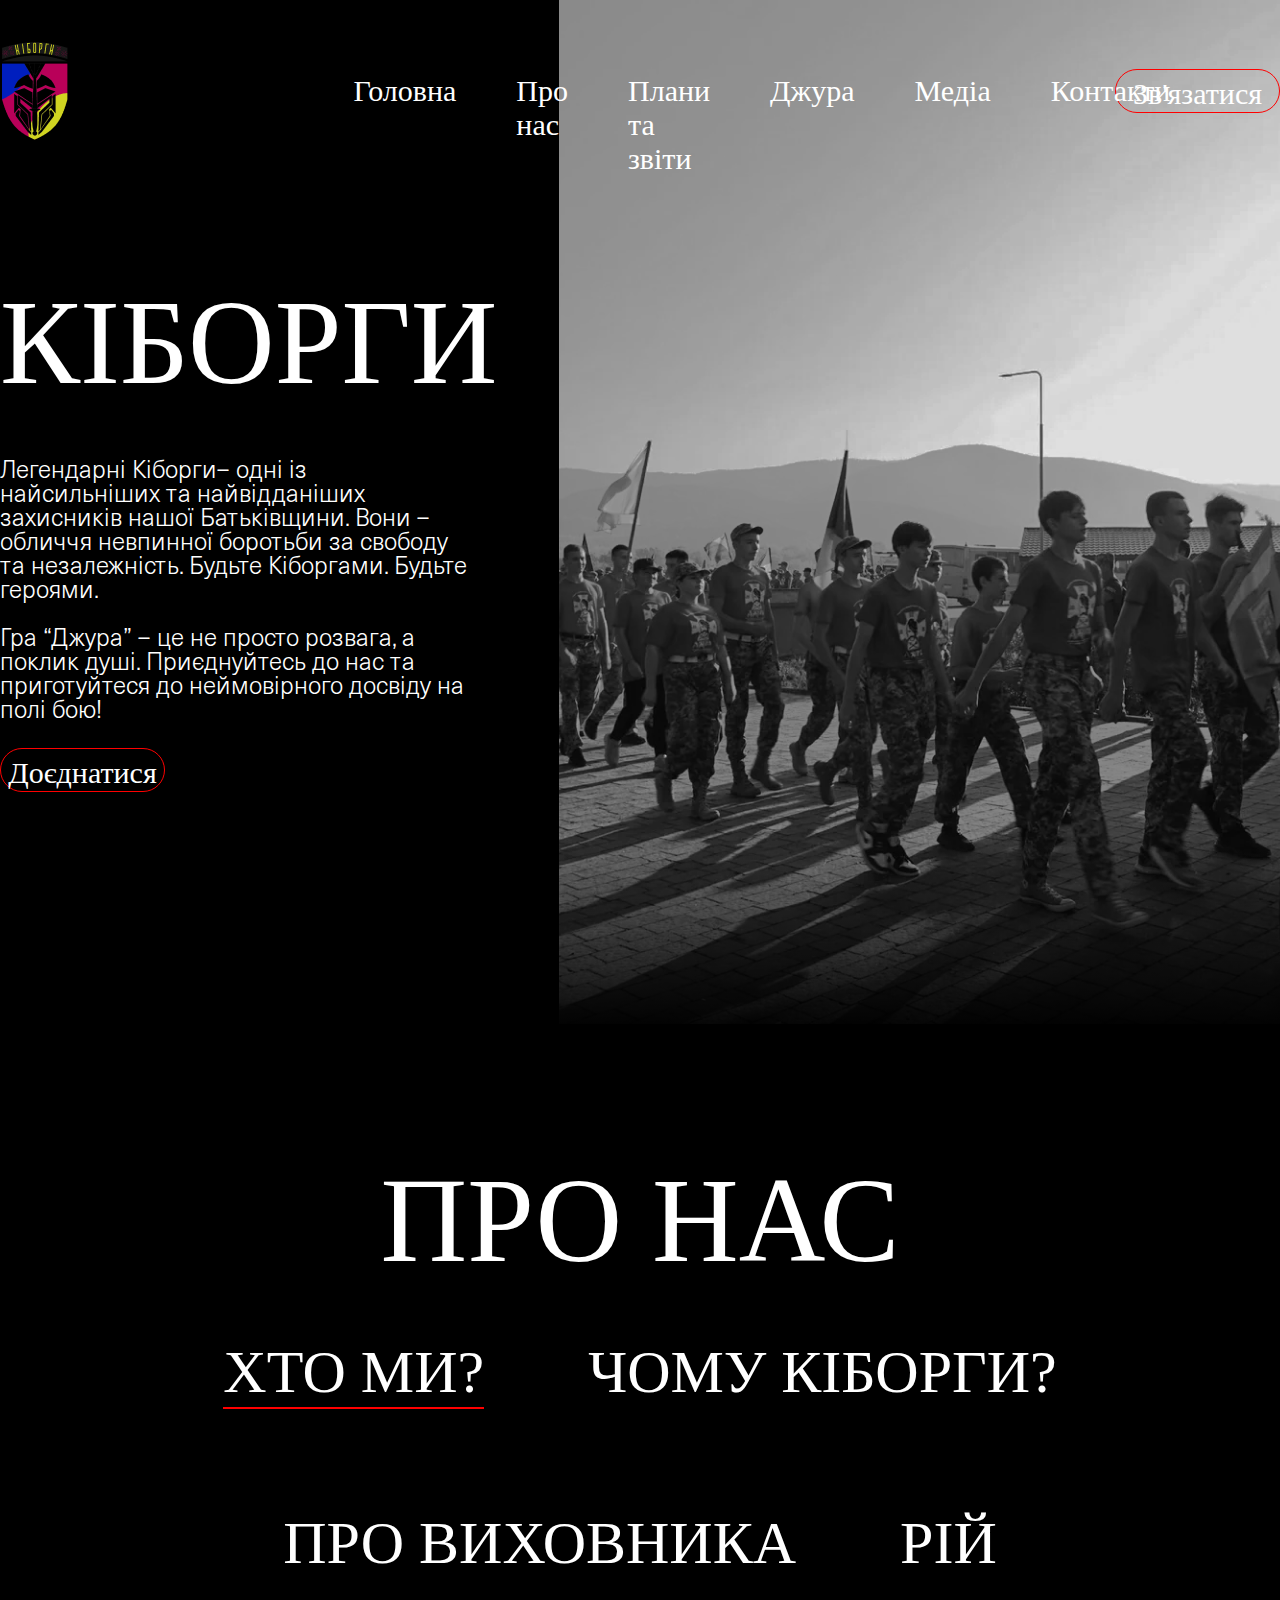
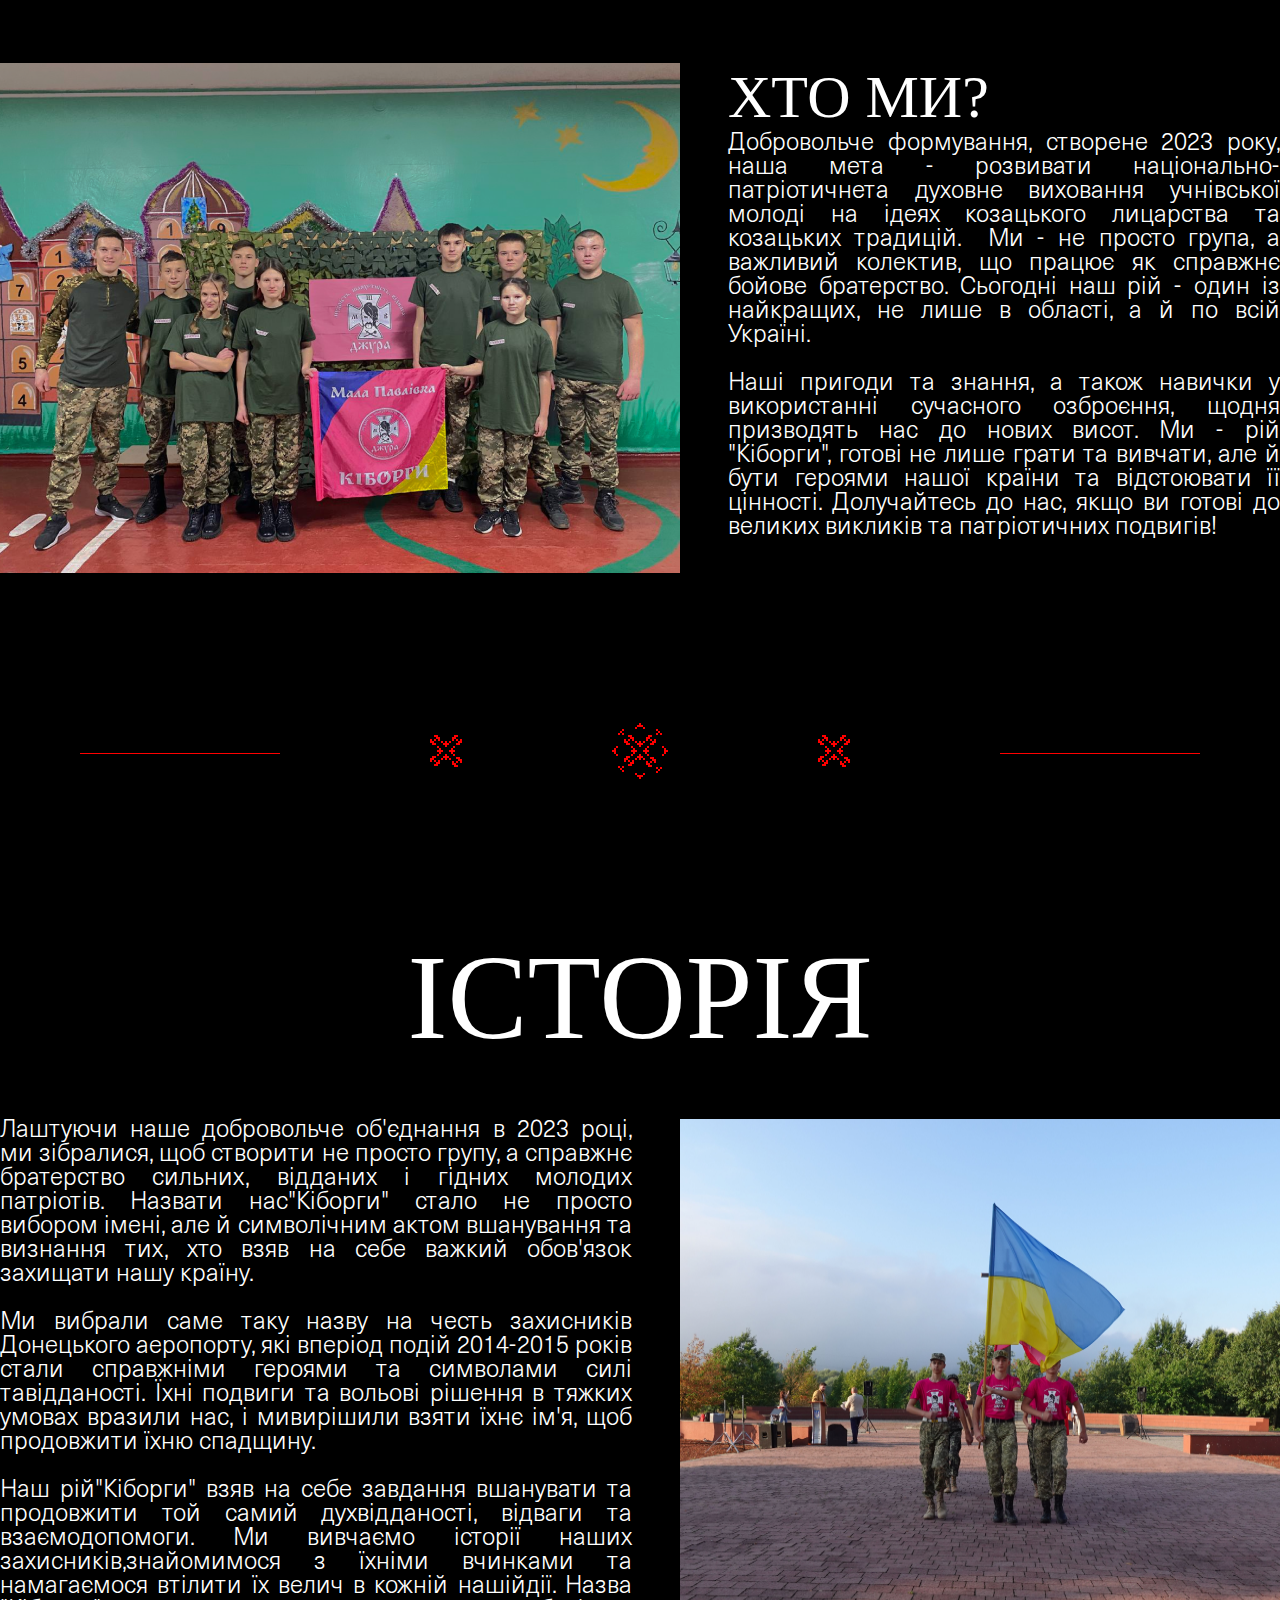
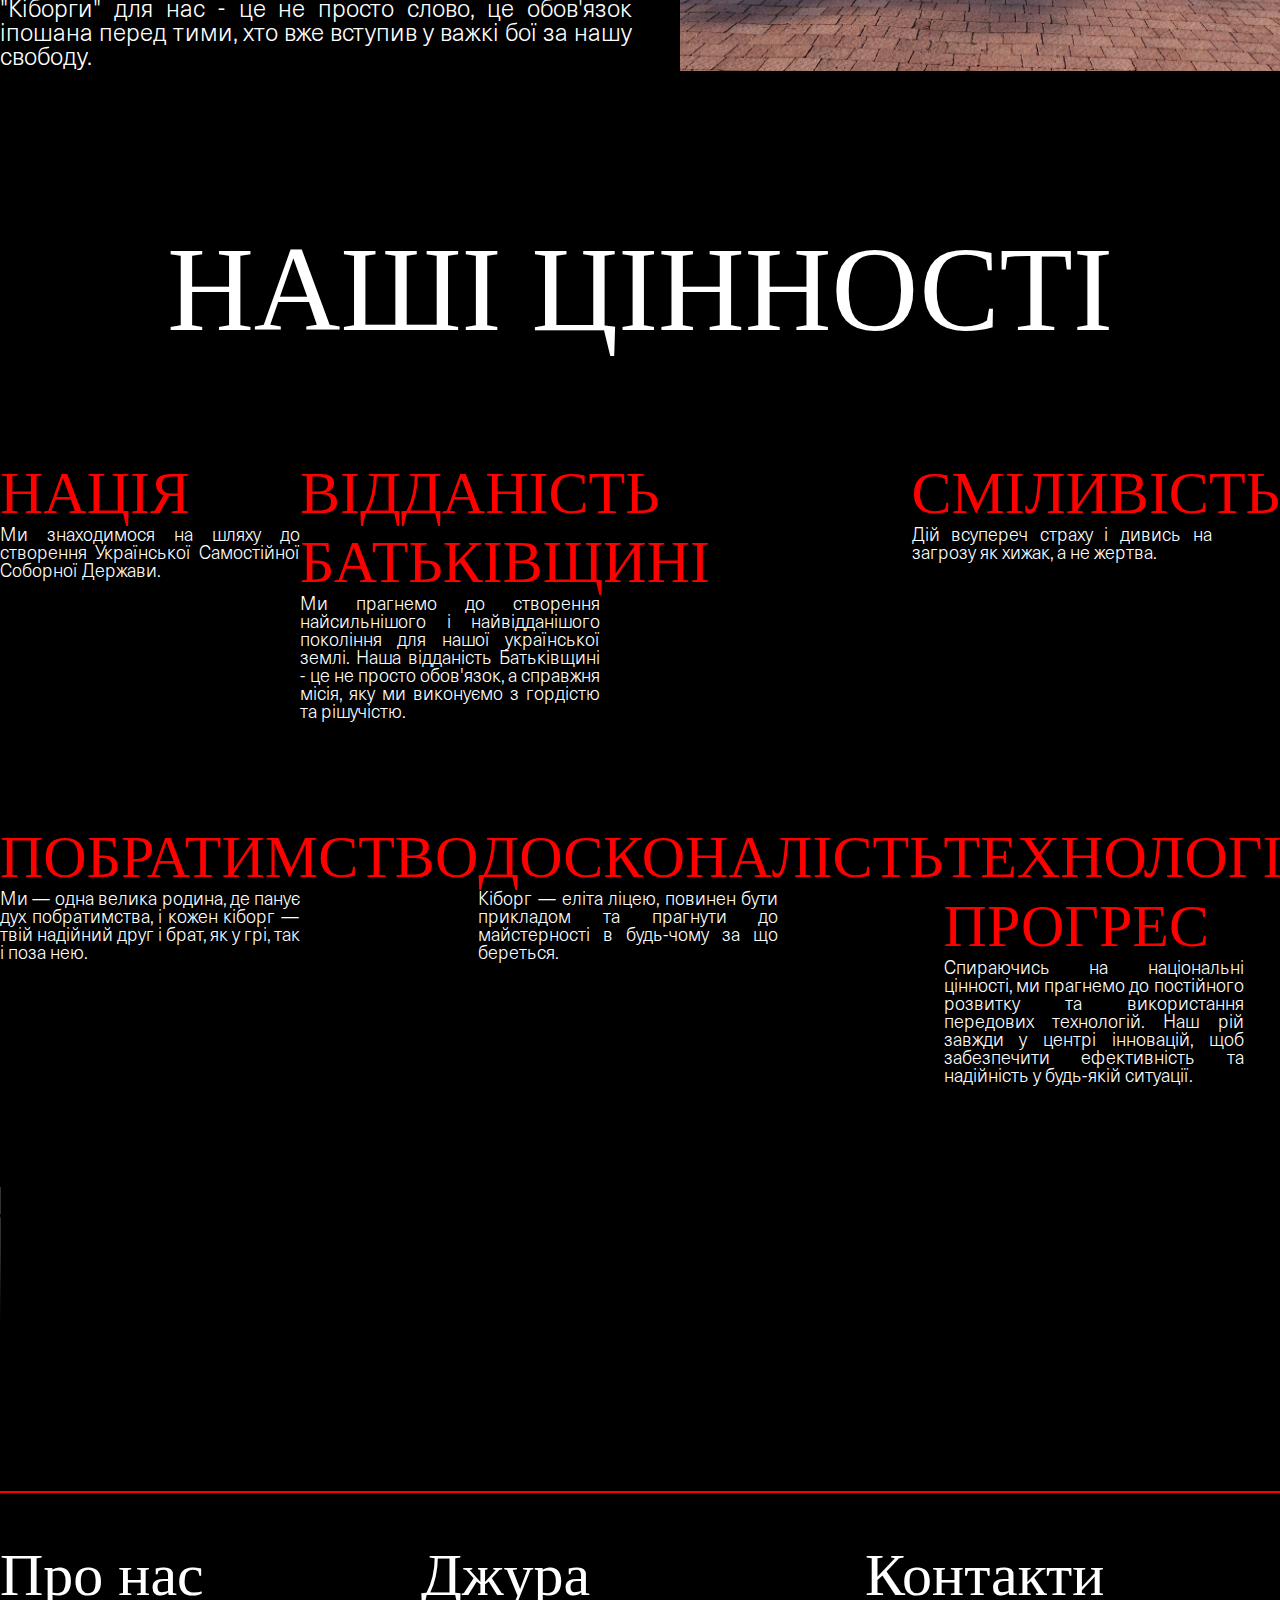
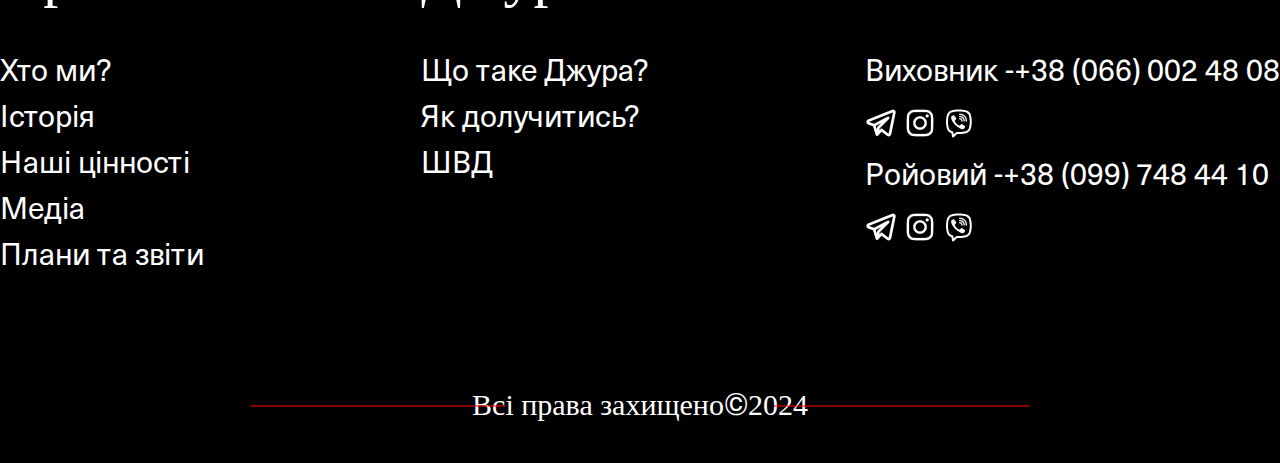
==== index.html @ 0273054e "finish js 0.1.0" ====
<!DOCTYPE html>
<html lang="en">
<head>
  <meta charset="UTF-8">
  <meta name="viewport" content="width=device-width, initial-scale=1.0">
  <link href="fonts/NeueHaasUnica/stylesheet.css" rel="stylesheet" type="text/css" />
  <link rel="stylesheet" href="style.css">
  <title>Кіборги</title>
</head>
<body>
  <header>
    <img src="IMG/Logo.png" alt="Logo">
    <nav class="header-menu">
      <ul>
        <li><a href="index.html">Головна</a></li>
        <li><a href="#">Про нас</a>
          <ul>
            <li><a href="#">Історія</a></li>
            <li><a href="Riy.html">Рій</a></li>
          </ul>
        </li>
        <li><a href="#">Плани та звіти</a></li>
        <li><a href="#">Джура</a>
          <ul>
            <li><a href="Dzura.html">Що таке джура?</a></li>
            <li><a href="HowToJoin.html">Як долучитись?</a></li>
            <li><a href="SHVD.html">ШВД</a></li>
          </ul>
        </li>
        <li><a href="#">Медіа</a>
          <ul>
            <li><a href="">фото</a></li>
            <li><a href="">відео</a></li>
          </ul>
        </li>
        <li><a href="#">Контакти</a></li>
      </ul>
    </nav>
    <button class="btn-head">Зв'язатися</button>
  </header>

  <main>
      <section class="section1">
        <img src="IMG/Main/dsc00543-scaled 1.png" alt="main_Photo" class="section1-img">
          <h1>КІБОРГИ</h1>
          <p>Легендарні Кіборги– одні із найсильніших 
            та найвідданіших захисників нашої 
            Батьківщини. Вони – обличчя невпинної 
            боротьби за свободу та незалежність. 
            Будьте Кіборгами. Будьте героями. 
            <br> <br>
            Гра “Джура” – це не просто розвага, а 
            поклик душі. Приєднуйтесь до нас 
            та приготуйтеся до неймовірного досвіду 
            на полі бою!</p>
          <button class="btn-head" onclick="showCustomAlert()">Доєднатися</button>

              <!-- Контент алерту -->
          <div id="customAlert" class="custom-alert">
            <img src="IMG/Vector.png" alt="close-btn" class="close-btn" onclick="closeCustomAlert()">
            <div class="custom-alert-mini">
              <h1>Доєднатися</h1>
              <input type="text" placeholder="ІМ’Я">
              <input type="email" placeholder="EMAIL">
              <input type="text" placeholder="НОМЕР ТЕЛЕФОНУ">
              <button onclick="sendData()" class="btn-head">ВІДПРАВИТИ</button>
            </div>
          </div>

          <div id="customAlert2" class="custom-alert">
            <img src="IMG/Vector.png" alt="close-btn" class="close-btn" onclick="closeCustomAlert()">
            <div class="custom-alert-mini custom-alert-mini2">
              <h1>ДЯКУЄМО!</h1>
              <p>Наш виховник зв’яжеться з Вами найближчим часом.</p>
              <button onclick="goToHomePage()" class="btn-head">НА ГОЛОВНУ</button>
            </div>
          </div>
      </section>

      <section class="global-section2-index">
        <div class="menu-section2-index">
          <h1 class="h1">ПРО НАС</h1>
          <div class="menu_section2">
            <h2 class="active-menu_section2">ХТО МИ?</h2>
            <h2>ЧОМУ КІБОРГИ?</h2>
            <h2>ПРО ВИХОВНИКА</h2>
            <h2 >РІЙ</h2>
          </div>
        </div>

      <section class="section2-1 section-aboutUs-main active" id="section2-1">

        <div class="menu-mini_section2">
          <img src="IMG/Main/Kiborhy.png" alt="Kiborhy">
          <div class="section2-details">
            <h3>ХТО МИ?</h3>
            <p class="main-p">
              Добровольче формування, створене 2023 року, наша мета - розвивати національно-патріотичнета духовне виховання учнівської молоді на ідеях козацького лицарства та козацьких традицій.  Ми - не просто група, а важливий колектив, що працює як справжнє бойове братерство. Сьогодні наш рій - один із найкращих, не лише в області, а й по всій Україні.
              <br> <br>
              Наші пригоди та знання, а також навички у використанні сучасного озброєння, щодня призводять нас до нових висот. Ми - рій "Кіборги", готові не лише грати та вивчати, але й бути героями нашої країни та відстоювати її цінності. Долучайтесь до нас, якщо ви готові до великих викликів та патріотичних подвигів!
            </p>
          </div>
        </div>
      </section>

      <section class="section2-2 section-aboutUs-main" id="section2-2">

        <div class="menu-mini_section2">
          <img src="IMG/Main/DSC00491 1.png" alt="Kiborhy">
          <div class="section2-details">
            <h3>чому кіборги?</h3>
            <p class="main-p">
              Ми вибрали ім'я "Кіборги" для нашого рою в грі "Джура" на честь неймовірно мужніх та відданих захисників Донецького аеропорту, яких у вересні 2014 року прозвав невідомий проросійський бойовик. Вони такі ж добровольці як і ми. Це ім'я несе в собі надзвичайну силу, відданість та велич цих справжніх героїв. Про них говорили: “Кіборги встояли, не витримав бетон”.
              <br> <br>
              Таким чином, ми взяли за основу цю силу, відданість та велич, щоб продовжити спадщину та визначати свій власний шлях у грі "Джура". Це ім'я є нашим триб'ютом справжнім героям, які несуть в собі дух відданості і важкодосяжної волі.
            </p>
          </div>
        </div>
      </section>

      <section class="section2-3 section-aboutUs-main" id="section2-3">

        <div class="menu-mini_section2">
          <img src="IMG/Main/Виховник.png" alt="Kiborhy">
          <div class="section2-details">
            <h3>ПРО ВИХОВНИКА</h3>
            <p class="main-p">
              Вадим Анатолійович - це непросто вихователь, а справжній лідер нашого ліцею. Завдяки його нескінченній енергії та відданості, наш навчальний заклад став не лише місцем здобуття знань, але й осередком патріотичного духу та спільноти.
              <br> <br>
              Бере активну участь у шкільних заходах, будучи справжнім організатором та підтримкою для кожного учня. Неодноразовий учасник гри Джура, останні роки обіймав посаду ройового. Він не просто передає знання, але і виховувує в нас любов до Батьківщини та віру у свої сили.
              <br> <br>
              Життєве кредо Вадима Анатолійовича відображає його підхід до життя та роботи: "Вчи, виховуй,рухайся вперед, і нехай твоя віра в себе завжди буде могутньою, як вогонь, що палає в серці."
            </p>
          </div>
        </div>
      </section>

      <section class="section2-4 section-aboutUs-main" id="section2-4">

        <div class="menu-mini_section2">

        </div>
      </section>
    </section>    


      <img src="IMG/Ornament.png" alt="Ornament" class="main-page-ornament-img">

      <section class="section3">
        <h1 class="h1">ІСТОРІЯ</h1>
          <div class="section3-details">
            <p class="main-p">Лаштуючи наше добровольче об'єднання в 2023 році, ми зібралися, щоб створити не просто групу, а справжнє братерство сильних, відданих і гідних молодих патріотів. Назвати нас"Кіборги" стало не просто вибором імені, але й символічним актом вшанування та визнання тих, хто взяв на себе важкий обов'язок захищати нашу країну.
              <br> <br>Ми вибрали саме таку назву на честь захисників Донецького аеропорту, які вперіод подій 2014-2015 років стали справжніми героями та символами силі тавідданості. Їхні подвиги та вольові рішення в тяжких умовах вразили нас, і мивирішили взяти їхнє ім'я, щоб продовжити їхню спадщину.
              <br> <br>Наш рій"Кіборги" взяв на себе завдання вшанувати та продовжити той самий духвідданості, відваги та взаємодопомоги. Ми вивчаємо історії наших захисників,знайомимося з їхніми вчинками та намагаємося втілити їх велич в кожній нашійдії. Назва "Кіборги" для нас - це не просто слово, це обов'язок іпошана перед тими, хто вже вступив у важкі бої за нашу свободу.
            </p>
            <img src="IMG/Main/history about us.png" alt="history">
          </div>
      </section>

      <section class="section4">
        <h1 class="h1">НАШІ ЦІННОСТІ</h1>
          <div class="section4-details">
            <div class="our-values">
              <h2>НАЦІЯ</h2>
              <p>Ми знаходимося на шляху до створення Української Самостійної Соборної Держави.</p>
            </div>

            <div class="our-values">
              <h2>ВІДДАНІСТЬ БАТЬКІВЩИНІ</h2>
              <p>Ми прагнемо до створення найсильнішого і найвідданішого покоління для нашої української землі. Наша відданість Батьківщині - це не просто обов'язок, а справжня місія, яку ми виконуємо з гордістю та рішучістю.</p>
            </div>

            <div class="our-values">
              <h2>СМІЛИВІСТЬ</h2>
              <p>Дій всупереч страху і дивись на загрозу як хижак, а не жертва.</p>
            </div>
          </div>

          <div class="section4-details">
            <div class="our-values">
              <h2>ПОБРАТИМСТВО</h2>
              <p>Ми — одна велика родина, де панує дух побратимства, і кожен кіборг — твій надійний друг і брат, як у грі, так і поза нею.</p>
            </div>

            <div class="our-values">
              <h2>ДОСКОНАЛІСТЬ</h2>
              <p>Кіборг — еліта ліцею, повинен бути прикладом та прагнути до майстерності в будь-чому за що береться.</p>
            </div>

            <div class="our-values">
              <h2>ТЕХНОЛОГІЧНИЙ ПРОГРЕС</h2>
              <p>Спираючись на національні цінності, ми прагнемо до постійного розвитку та використання передових технологій. Наш рій завжди у центрі інновацій, щоб забезпечити ефективність та надійність у будь-якій ситуації.</p>
            </div>
          </div>
      </section>

      <section class="section5">
        <video id="myVideo" width="100%" height="auto" autoplay controls>
          <source src="Video/КІБОРГИ _ Офіційний тизер _ 2017.mp4" type="video/mp4">
          Your browser does not support the video tag.
      </video>
      </section>
  </main>

  <footer>
    <nav>
      <div class="footer-block1">
        <h2><a href="#">Про нас</a></h2>
          <div class="footer-block2">
            <ul>
              <li><a href="">Хто ми?</a></li>
              <li><a href="">Історія</a></li>
              <li><a href="">Наші цінності</a></li>
              <li><a href="">Медіа</a></li>
              <li><a href="">Плани та звіти</a></li>
            </ul>
          </div>
      </div>
     
      <div class="footer-block1">
        <h2><a href="#">Джура</a></h2>
          <div class="footer-block2">
            <ul>
              <li><a href="Dzura.html">Що таке Джура?</a></li>
              <li><a href="HowToJoin.html">Як долучитись?</a></li>
              <li><a href="SHVD.html">ШВД</a></li>
            </ul>
          </div>
      </div>

      <div class="footer-block1">
        <h2><a href="#">Контакти</a></h2>
          <div class="footer-block2">
            <ul>
              <li>
                <div class="footer-info">
                  <p>Виховник - </p>
                  <a href="tel:+380660024808"> +38 (066) 002 48 08</a>
                </div>
                <div class="footer-info-social">
                  <a href="https://t.me/VadikKulinich" target="_blank">
                    <img src="IMG/footer/uil_telegram-alt.png" alt="Telegram">
                  </a>
                  <a href="https://www.instagram.com/_v_a_d_i_k/" target="_blank">
                    <img src="IMG/footer/uil_instagram.png" alt="Instagram">
                  </a>
                  <a href="tel:+380660024808" target="_blank">
                    <img src="IMG/footer/basil_viber-outline.png" alt="Viber">
                  </a>
                </div>
              </li>
              <li>
                <div class="footer-info">
                  <p>Ройовий - </p>
                  <a href="tel:+380997484410"> +38 (099) 748 44 10</a>
                </div>
                <div class="footer-info-social">
                  <a href="https://t.me/max_lucay" target="_blank">
                    <img src="IMG/footer/uil_telegram-alt.png" alt="Telegram">
                  </a>
                  <a href="https://www.instagram.com/_.max_16?utm_source=qr&igsh=MTdpYjFyODZneDVzeQ%3D%3D" target="_blank">
                    <img src="IMG/footer/uil_instagram.png" alt="Instagram">
                  </a>
                  <a href="tel:+380997484410" target="_blank">
                    <img src="IMG/footer/basil_viber-outline.png" alt="Viber">
                  </a>
                </div>
              </li>
            </ul>
          </div>
      </div>
    </nav>

    <p class="all-rights">Всі права захищено <span>©</span>2024 </p>
  </footer>
  <script src="script.js"></script>
</body>
</html>
---- fonts/NeueHaasUnica/stylesheet.css ----
@font-face {
    font-family: 'Neue Haas Unica';
    src: url('NeueHaasUnica-Black.eot');
    src: local('Neue Haas Unica Black'), local('NeueHaasUnica-Black'),
        url('NeueHaasUnica-Black.eot?#iefix') format('embedded-opentype'),
        url('NeueHaasUnica-Black.woff2') format('woff2'),
        url('NeueHaasUnica-Black.woff') format('woff'),
        url('NeueHaasUnica-Black.ttf') format('truetype');
    font-weight: 900;
    font-style: normal;
}

@font-face {
    font-family: 'Neue Haas Unica';
    src: url('NeueHaasUnica-Medium.eot');
    src: local('Neue Haas Unica Medium'), local('NeueHaasUnica-Medium'),
        url('NeueHaasUnica-Medium.eot?#iefix') format('embedded-opentype'),
        url('NeueHaasUnica-Medium.woff2') format('woff2'),
        url('NeueHaasUnica-Medium.woff') format('woff'),
        url('NeueHaasUnica-Medium.ttf') format('truetype');
    font-weight: 500;
    font-style: normal;
}

@font-face {
    font-family: 'Neue Haas Unica';
    src: url('NeueHaasUnica-BoldItalic.eot');
    src: local('Neue Haas Unica Bold Italic'), local('NeueHaasUnica-BoldItalic'),
        url('NeueHaasUnica-BoldItalic.eot?#iefix') format('embedded-opentype'),
        url('NeueHaasUnica-BoldItalic.woff2') format('woff2'),
        url('NeueHaasUnica-BoldItalic.woff') format('woff'),
        url('NeueHaasUnica-BoldItalic.ttf') format('truetype');
    font-weight: bold;
    font-style: italic;
}

@font-face {
    font-family: 'Neue Haas Unica';
    src: url('NeueHaasUnica-ExtBlkIta.eot');
    src: local('Neue Haas Unica ExtBlk Ita'), local('NeueHaasUnica-ExtBlkIta'),
        url('NeueHaasUnica-ExtBlkIta.eot?#iefix') format('embedded-opentype'),
        url('NeueHaasUnica-ExtBlkIta.woff2') format('woff2'),
        url('NeueHaasUnica-ExtBlkIta.woff') format('woff'),
        url('NeueHaasUnica-ExtBlkIta.ttf') format('truetype');
    font-weight: normal;
    font-style: italic;
}

@font-face {
    font-family: 'Neue Haas Unica';
    src: url('NeueHaasUnica-ExtraBold.eot');
    src: local('Neue Haas Unica Extra Bold'), local('NeueHaasUnica-ExtraBold'),
        url('NeueHaasUnica-ExtraBold.eot?#iefix') format('embedded-opentype'),
        url('NeueHaasUnica-ExtraBold.woff2') format('woff2'),
        url('NeueHaasUnica-ExtraBold.woff') format('woff'),
        url('NeueHaasUnica-ExtraBold.ttf') format('truetype');
    font-weight: 800;
    font-style: normal;
}

@font-face {
    font-family: 'Neue Haas Unica';
    src: url('NeueHaasUnica-MediumItalic.eot');
    src: local('Neue Haas Unica Medium Italic'), local('NeueHaasUnica-MediumItalic'),
        url('NeueHaasUnica-MediumItalic.eot?#iefix') format('embedded-opentype'),
        url('NeueHaasUnica-MediumItalic.woff2') format('woff2'),
        url('NeueHaasUnica-MediumItalic.woff') format('woff'),
        url('NeueHaasUnica-MediumItalic.ttf') format('truetype');
    font-weight: 500;
    font-style: italic;
}

@font-face {
    font-family: 'Neue Haas Unica';
    src: url('NeueHaasUnica-ExtraBoldItalic.eot');
    src: local('Neue Haas Unica ExtBd Ita'), local('NeueHaasUnica-ExtraBoldItalic'),
        url('NeueHaasUnica-ExtraBoldItalic.eot?#iefix') format('embedded-opentype'),
        url('NeueHaasUnica-ExtraBoldItalic.woff2') format('woff2'),
        url('NeueHaasUnica-ExtraBoldItalic.woff') format('woff'),
        url('NeueHaasUnica-ExtraBoldItalic.ttf') format('truetype');
    font-weight: 800;
    font-style: italic;
}

@font-face {
    font-family: 'Neue Haas Unica';
    src: url('NeueHaasUnica-Italic.eot');
    src: local('Neue Haas Unica Italic'), local('NeueHaasUnica-Italic'),
        url('NeueHaasUnica-Italic.eot?#iefix') format('embedded-opentype'),
        url('NeueHaasUnica-Italic.woff2') format('woff2'),
        url('NeueHaasUnica-Italic.woff') format('woff'),
        url('NeueHaasUnica-Italic.ttf') format('truetype');
    font-weight: normal;
    font-style: italic;
}

@font-face {
    font-family: 'Neue Haas Unica';
    src: url('NeueHaasUnica-Light.eot');
    src: local('Neue Haas Unica Light'), local('NeueHaasUnica-Light'),
        url('NeueHaasUnica-Light.eot?#iefix') format('embedded-opentype'),
        url('NeueHaasUnica-Light.woff2') format('woff2'),
        url('NeueHaasUnica-Light.woff') format('woff'),
        url('NeueHaasUnica-Light.ttf') format('truetype');
    font-weight: 300;
    font-style: normal;
}

@font-face {
    font-family: 'Neue Haas Unica';
    src: url('NeueHaasUnica-ExtLtIta.eot');
    src: local('Neue Haas Unica ExtLt Ita'), local('NeueHaasUnica-ExtLtIta'),
        url('NeueHaasUnica-ExtLtIta.eot?#iefix') format('embedded-opentype'),
        url('NeueHaasUnica-ExtLtIta.woff2') format('woff2'),
        url('NeueHaasUnica-ExtLtIta.woff') format('woff'),
        url('NeueHaasUnica-ExtLtIta.ttf') format('truetype');
    font-weight: normal;
    font-style: italic;
}

@font-face {
    font-family: 'Neue Haas Unica';
    src: url('NeueHaasUnica-Bold.eot');
    src: local('Neue Haas Unica Bold'), local('NeueHaasUnica-Bold'),
        url('NeueHaasUnica-Bold.eot?#iefix') format('embedded-opentype'),
        url('NeueHaasUnica-Bold.woff2') format('woff2'),
        url('NeueHaasUnica-Bold.woff') format('woff'),
        url('NeueHaasUnica-Bold.ttf') format('truetype');
    font-weight: bold;
    font-style: normal;
}

@font-face {
    font-family: 'Neue Haas Unica';
    src: url('NeueHaasUnica-ThinItalic.eot');
    src: local('Neue Haas Unica Thin Italic'), local('NeueHaasUnica-ThinItalic'),
        url('NeueHaasUnica-ThinItalic.eot?#iefix') format('embedded-opentype'),
        url('NeueHaasUnica-ThinItalic.woff2') format('woff2'),
        url('NeueHaasUnica-ThinItalic.woff') format('woff'),
        url('NeueHaasUnica-ThinItalic.ttf') format('truetype');
    font-weight: 100;
    font-style: italic;
}

@font-face {
    font-family: 'Neue Haas Unica';
    src: url('NeueHaasUnica-LightItalic.eot');
    src: local('Neue Haas Unica Light Italic'), local('NeueHaasUnica-LightItalic'),
        url('NeueHaasUnica-LightItalic.eot?#iefix') format('embedded-opentype'),
        url('NeueHaasUnica-LightItalic.woff2') format('woff2'),
        url('NeueHaasUnica-LightItalic.woff') format('woff'),
        url('NeueHaasUnica-LightItalic.ttf') format('truetype');
    font-weight: 300;
    font-style: italic;
}

@font-face {
    font-family: 'Neue Haas Unica';
    src: url('NeueHaasUnica-ExtraLight.eot');
    src: local('Neue Haas Unica Extra Light'), local('NeueHaasUnica-ExtraLight'),
        url('NeueHaasUnica-ExtraLight.eot?#iefix') format('embedded-opentype'),
        url('NeueHaasUnica-ExtraLight.woff2') format('woff2'),
        url('NeueHaasUnica-ExtraLight.woff') format('woff'),
        url('NeueHaasUnica-ExtraLight.ttf') format('truetype');
    font-weight: 200;
    font-style: normal;
}

@font-face {
    font-family: 'Neue Haas Unica';
    src: url('NeueHaasUnica-Regular.eot');
    src: local('Neue Haas Unica Regular'), local('NeueHaasUnica-Regular'),
        url('NeueHaasUnica-Regular.eot?#iefix') format('embedded-opentype'),
        url('NeueHaasUnica-Regular.woff2') format('woff2'),
        url('NeueHaasUnica-Regular.woff') format('woff'),
        url('NeueHaasUnica-Regular.ttf') format('truetype');
    font-weight: normal;
    font-style: normal;
}

@font-face {
    font-family: 'Neue Haas Unica';
    src: url('NeueHaasUnica-ExtraBlack.eot');
    src: local('Neue Haas Unica Extra Black'), local('NeueHaasUnica-ExtraBlack'),
        url('NeueHaasUnica-ExtraBlack.eot?#iefix') format('embedded-opentype'),
        url('NeueHaasUnica-ExtraBlack.woff2') format('woff2'),
        url('NeueHaasUnica-ExtraBlack.woff') format('woff'),
        url('NeueHaasUnica-ExtraBlack.ttf') format('truetype');
    font-weight: 900;
    font-style: normal;
}

@font-face {
    font-family: 'Neue Haas Unica';
    src: url('NeueHaasUnica-BoldItalic_1.eot');
    src: local('Neue Haas Unica Bold Italic'), local('NeueHaasUnica-BoldItalic'),
        url('NeueHaasUnica-BoldItalic_1.eot?#iefix') format('embedded-opentype'),
        url('NeueHaasUnica-BoldItalic_1.woff2') format('woff2'),
        url('NeueHaasUnica-BoldItalic_1.woff') format('woff'),
        url('NeueHaasUnica-BoldItalic_1.ttf') format('truetype');
    font-weight: bold;
    font-style: italic;
}

@font-face {
    font-family: 'Neue Haas Unica';
    src: url('NeueHaasUnica-Thin.eot');
    src: local('Neue Haas Unica Thin'), local('NeueHaasUnica-Thin'),
        url('NeueHaasUnica-Thin.eot?#iefix') format('embedded-opentype'),
        url('NeueHaasUnica-Thin.woff2') format('woff2'),
        url('NeueHaasUnica-Thin.woff') format('woff'),
        url('NeueHaasUnica-Thin.ttf') format('truetype');
    font-weight: 100;
    font-style: normal;
}
---- style.css ----
@font-face {
  font-family: 'Cramaten'; /* по этому имени мы будем обращаться к шрифтц*/
  src: url('fonts/Cramaten'); /* URL по которому лежит шрифт */
  font-display: swap;
}

* {
  margin: 0;
  padding: 0;

}

body {
  background-color: #000000;
  font-family: 'Cramaten';
}

header {
  display: flex;
  width: 1280px;
  justify-content: space-between;
  align-items: center;
  margin: 0 auto;
  margin-top: 40px;
}

main {
  width: 1280px;
  margin: 0 auto;
}

footer {
  width: 1280px;
  margin: 0 auto;
  margin-top: 150px;
  border-top: 2px solid red;
}

.footer-info {
  display: flex;
}

footer nav {
  margin-top: 48px;
}

.footer-block1 h2 {
  margin-bottom: 48px;
}

.footer-info p {
  color: #FFFFFF;
  font-size: 30px;
  font-weight: 400;
  font-family: 'Neue Haas Unica';
}

.footer-block2 a:hover {
  transition: 1.0s;
  border-bottom: 1px solid red;
  padding-bottom: 0px;
}

.section-aboutUs-main {
  display: none;
  margin-bottom: 20px;
}

/* Відобразити активну секцію */
.section-aboutUs-main.active {
  display: block;
}

.menu-section2-index {
  margin-bottom: -365px;
  margin-top: 360px;
}


.all-rights {
  color: #FFFFFF;
}

footer nav {
  display: flex;
  justify-content: space-between;
}

footer ul li a {
  color: #FFFFFF;
  font-size: 30px;
  font-weight: 400;
  font-family: 'Neue Haas Unica';
  text-decoration: none;
  padding-bottom: 18px;
}

footer ul li {
  padding-bottom: 15px;
}

footer h2 a {
  color: #FFFFFF;
  text-decoration: none;
  font-size: 60px;
  font-weight: 400;
}

.all-rights {
  color: #FFFFFF;
  font-size: 30px;
  font-weight: 400;
  display: flex;
  justify-content: center;
  align-items: baseline;
  margin: 100px auto 40px auto;
  position: relative;
  text-align: center;
}

.all-rights::before,
.all-rights::after {
  content: "";
  display: inline-block;
  width: 20%; /* Розділіть на дві рівні частини (ліва та права половини) */
  height: 1px; /* Товщина полоски */
  background-color: red; /* Колір полоски */
  position: absolute;
  top: 51%;
  transform: translateY(-50%);
}

.all-rights::before {
  left: 250px; /* Ліва полоска */
}

.all-rights::after {
  right: 250px; /* Права полоска */
}

.all-rights span {
  font-family: 'Neue Haas Unica';
}

.header-menu {
  width: 816px;
}

.header-menu>ul>li {
  color: #FFFFFF;
  list-style: none;
  font-size: 30px;
  font-weight: 400;
  margin-left: 60px;
  cursor: pointer;
  position: relative;
  z-index: 1;
}

.header-menu>ul {
  display: flex;
  padding-left: 109px;
  margin-top: 5px;
}

.header-menu a {
  text-decoration: none;
  color: #FFFFFF;
}

.header-menu ul li ul {
  list-style-type: none;
  display: none;
  position: absolute;
  top: 100%;
  left: 0;
  z-index: 2;
}

.header-menu ul li ul li {
  width: 100%;
  color: #9F9F9F;
  width: 150px;
}

.header-menu ul li:hover > ul {
  display: flex;
  flex-direction: column;
 
}

.header-menu ul li:hover > ul li a {
  color: #9F9F9F;
}

.header-menu ul li {
  position: relative;
  height: 40px;
}

.header-menu ul li ul {
  list-style-type: none;
  display: flex;
  flex-direction: column;
  position: absolute;
  top: 100%;
  left: 0;
  opacity: 0;
  visibility: hidden;
  transition: opacity .4s ease, visibility .5s ease;
}

.header-menu ul li:hover > ul,
.header-menu ul li ul:hover {
  opacity: 1;
  visibility: visible;
}

.btn-head {
  width: 165px;
  height: 44px;
  border-radius: 30px;
  border: 1px solid #FF0000;
  background: rgba(255, 0, 0, 0);
  cursor: pointer;
  color: #FFFFFF;
  font-size: 30px;
  font-family: 'Cramaten';
  display: flex;
  flex-wrap: wrap;
  align-content: flex-end;
  justify-content: center;
  padding-bottom: 1px;
  transition: background-color 2s, color 2s; /* Змінено тут */
}

.btn-head:hover {
  background-color: #FF0000; /* Змінено тут */
  color: #000000; /* Змінено тут */
}

h1 {
  font-size: 120px;
  color: #ffffff;
  font-weight: 400;
}

article {
  width: 1280px;
  margin: 0 auto;
}

.section1 {
  position: relative;
}

.section1 h1 {
  font-size: 120px;
  font-weight: 400;
}

.section1 p {
  color: #FFFFFF;
  width: 469px;
  height: 240px;
  font-size: 24px;
  font-weight: 300;
  font-family: 'Neue Haas Unica';
  line-height: 24px;
}

.section1-img {
  width: 840px;
  height: 1024px;
  position: absolute;
  bottom: 143px;
  top: -142px;
  right: -119px;
  z-index: -1;
}

.section1::before {
  content: "";
  position: absolute;
  bottom: -245px;
  left: 557px;
  width: 66%;
  height: 30%;
  background: linear-gradient(to bottom, rgba(0, 0, 0, 0), rgba(0, 0, 0, 1.9));
}

.section1 h1 {
  padding-top: 132px;
}

.section1 p {
  margin: 48px 0;
}

.section2 {
  margin-top: 424px;
  text-align: center;
}

.section-aboutUs-main {
  margin-top: 350px;
}




.h1 {
  margin: 0 auto 48px auto;
  font-size: 120px;
  font-weight: 400;
}

.section2-2 {
  display: none;
}

.h1{
  display: flex;
  justify-content: center;
}

.section2-3 {
  display: none;
}

.section2-4 {
  display: none;
}

.main-p {
  color: #FFFFFF;
  font-family: 'Neue Haas Unica';
  font-weight: 300;
  font-size: 24px;
  line-height: 24px;
  text-align: center;
  width: 100%;
  text-align: justify;
}

.section2 img{
  width: 100%;
}

.menu_section2 {
  color: #FFFFFF;
  text-align: center;
}

.menu_section2 h2 {
  font-weight: 400;
  font-size: 60px;
  display: inline-block; 
  margin: 0 50px;
  margin-bottom: 100px;
  cursor: pointer;
}

.menu-mini_section2 {
  display: flex;
}

.menu-mini_section2 h3 {
  color: #ffffff;
  font-weight: 400;
  font-size: 60px;
  text-align: start;
}

.section2-details {
  margin-left: 48px;
}

.active-menu_section2 {
  border-bottom: 2px solid red;
  transition: 1s;
}

.main-page-ornament-img {
  margin: 150px auto;
  display: flex;
  justify-content: center;
  align-items: center;
}

.section3 h1 {
  margin-bottom: 52px;
  display: flex;
  justify-content: center;
  align-items: center;
}

.section3-details {
  display: flex;
}

.section3-details img {
  margin-left: 48px;
}

.section4-details {
  display: flex;
  justify-content: space-between;
  margin-bottom: 100px;
}

.section4 h1 {
  display: flex;
  justify-content: center;
  align-items: center;
  margin-top: 150px;
  margin-bottom: 100px;
}

.our-values h2 {
  color: #FF0000;
  font-weight: 400;
  font-size: 60px;
}

.our-values p {
  color: #FFFFFF;
  font-weight: 300;
  font-size: 18px;
  text-align: justify;
  font-family: 'Neue Haas Unica';
  display: block;
  width: 300px;
  line-height: 18px;
}

.section5 {
  margin-top: 50px;
}

.section-dzura {
  margin-top: 150px;
}

.section-dzura2 {
  color: #ffffff;
  font-family: 'Neue Haas Unica';
  font-weight: 500;
  font-size: 30px;
  line-height: 30px;
  text-align: center;
  margin: 150px auto 150px auto;
  width: 80%;
}

.section-dzura4 {
  margin-top: 100px;
}

.section-dzura4 h1 {
  margin-bottom: 100px;
}

.main-p-dzura a {
  color: #FF0000;
}

.section-HowToJoin1 {
  margin: 150px auto 200px auto;
}

.section-HowToJoin2 img {
  display: flex;
  margin: auto;
}

.section-SHVD1 {
  margin: 150px auto;
}

.section2-details {
  text-align: center;
}

.main-p img {
  vertical-align: middle;
  display: inline-block;
  margin-right: 50px;
}

.shvd-img-p-mini {
  display: flex;
}

.shvd-img-p-mini img {
  height: 32px;
  width: 32px; 
}

.shvd-menu-mini_section2 img{
  margin-right: 40px;
}

.section-SHVD2-paragraf {
  color: #ffffff;
  font-family: 'Neue Haas Unica';
  font-weight: 300;
  font-size: 24px;
  line-height: 24px;
  text-align: justify;
  width: 680px;
  margin-top: 48px;
}

.section-SHVD3-details {
  display: flex;
  justify-content: space-between;
}

.SHVD3-key-features {
  margin-bottom: 50px;
}

.SHVD3-key-features p {
  width: 450px;
  padding-top: 18px;
}

.section-SHVD3 {
  width: 1100px;
  margin: 112px auto 0 auto;
}

.section-SHVD3-main-p {
  color: #ffffff;
  font-family: 'Neue Haas Unica';
  font-weight: 500;
  font-size: 30px;
  line-height: 30px;
  margin: 0px auto 100px auto;
  width: 839px;
  text-align: center;
}

.section-SHVD4 {
  margin-top: 130px;
}

.menu-mini_section5 img {
  width: 680px;
  height: 750px;
}

.section-SHVD5 {
  margin-top: 150px;
  margin-bottom: 100px;
}

/* alert */

.custom-alert {
  display: none;
  position: fixed;
  top: 50%;
  left: 50%;
  transform: translate(-50%, -50%);
  background-color: white;
  border: 1px solid #ccc;
  padding: 20px;
  box-shadow: 0 4px 8px rgba(0, 0, 0, 0.1);
  max-width: 750px;
  height: 476px;
  width: 100%;
  background-color: black;
  border: #000000;
  z-index: 5;
}

.close-btn {
  position: absolute;
  top: 15px;
  right: 15px;
  cursor: pointer;
  width: 36.3px;
  height: 36.3px;
  font-size: 24px;
  color: #ff0000;
}

.custom-alert h1 {
  color: #F0F0F0;
  font-weight: 400;
  font-size: 60px;
  line-height: 66px;
  padding-top: 40px;
}

.custom-alert-mini {
  display: flex;
  justify-content: center;
  flex-direction: column;
  align-items: center;
}

.custom-alert-mini input {
  width: 95%;
  height: 48px;
  margin-bottom: 33px;
  border: none;
  border-bottom: 1px solid #FF0000;
  background-color: #000000;
  font-size: 30px;
  font-weight: 400;
  font-family: 'Cramaten';
  padding-left: 20px;
  color: #ffffff;
  letter-spacing: 3px;
  outline: none;
}

.custom-alert-mini input:focus {
  border-bottom: 1px solid rgb(255, 255, 255);
  color: rgb(255, 0, 0); /* Колір тексту при фокусі */
}

.custom-alert-mini button {
  margin-top: 17px;
}

.customAlert2 {
  display: none;
}

.custom-alert-mini2 {
  margin-top: 109px;
}

.custom-alert-mini2 p {
  font-size: 24px;
  font-weight: 300;
  font-family: 'Neue Haas Unica';
  margin: 15px auto 40px auto;
  height: auto;
  width: 594px;
}
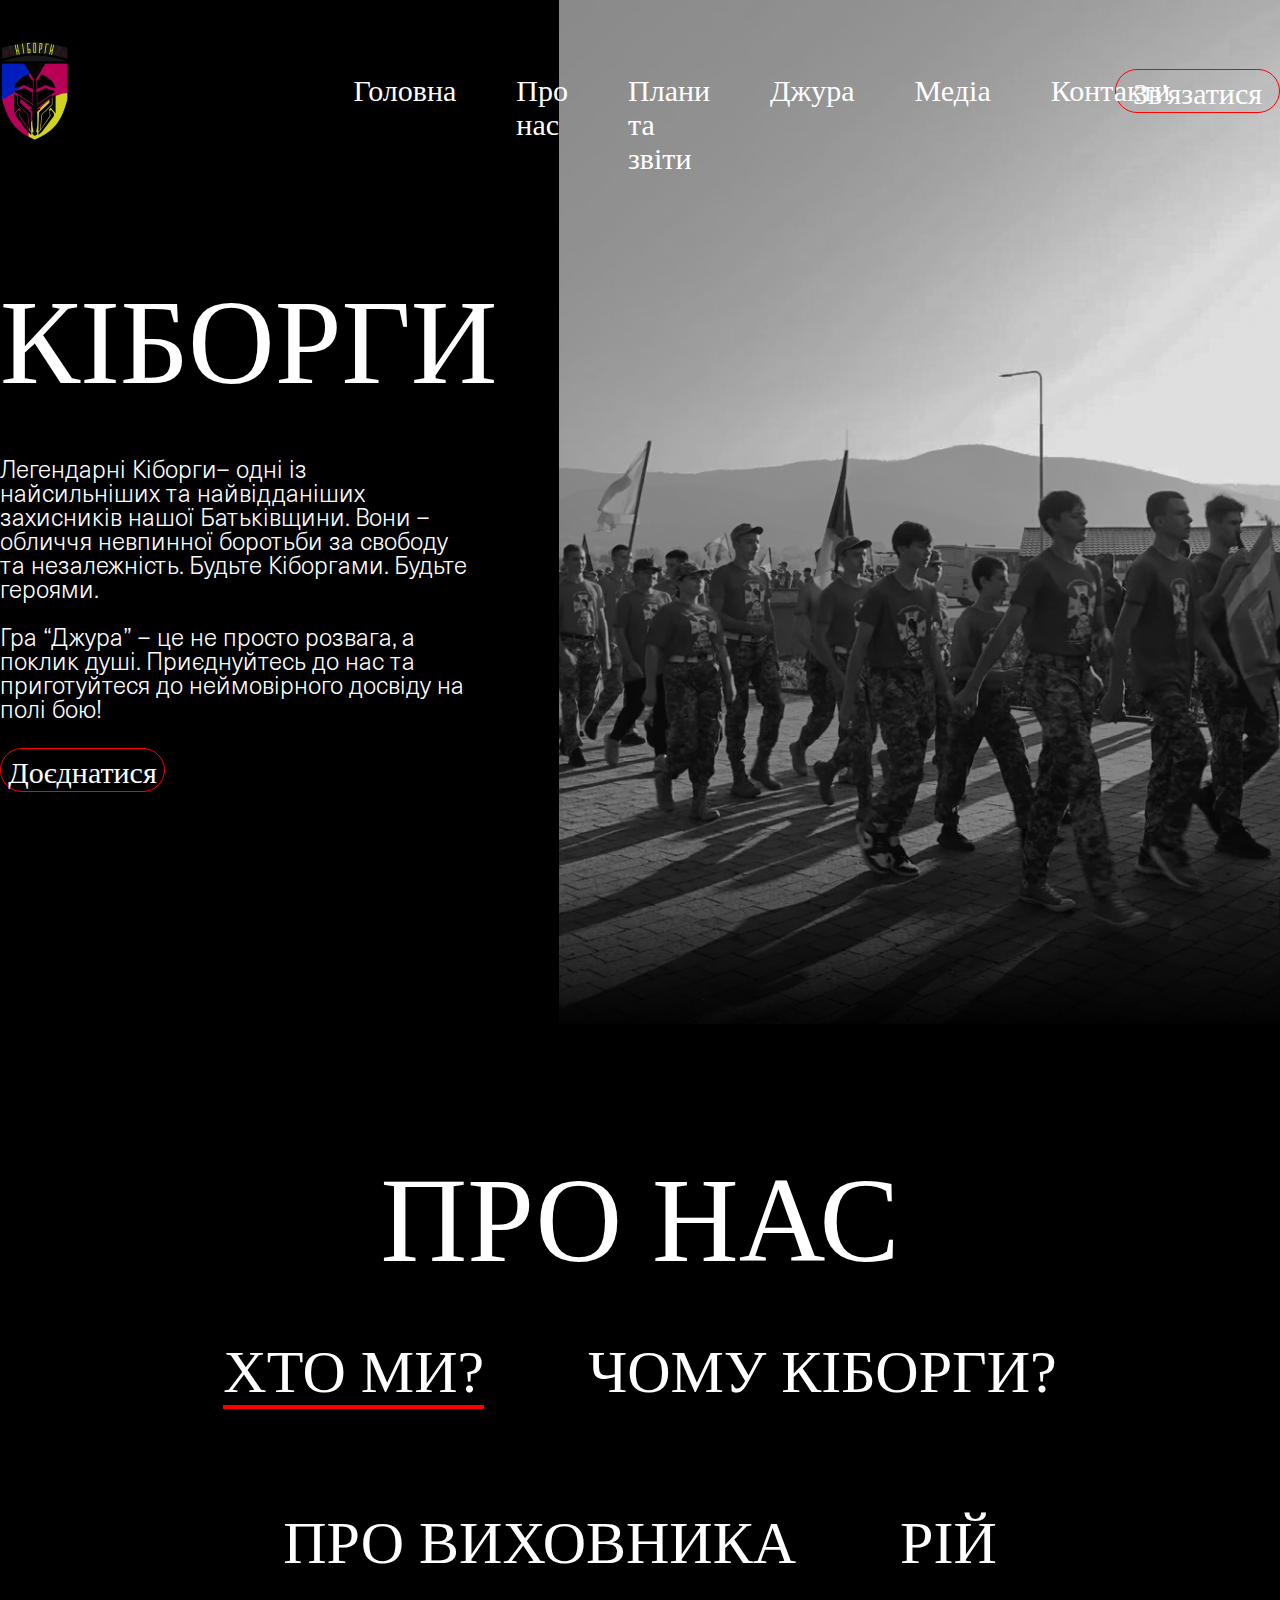
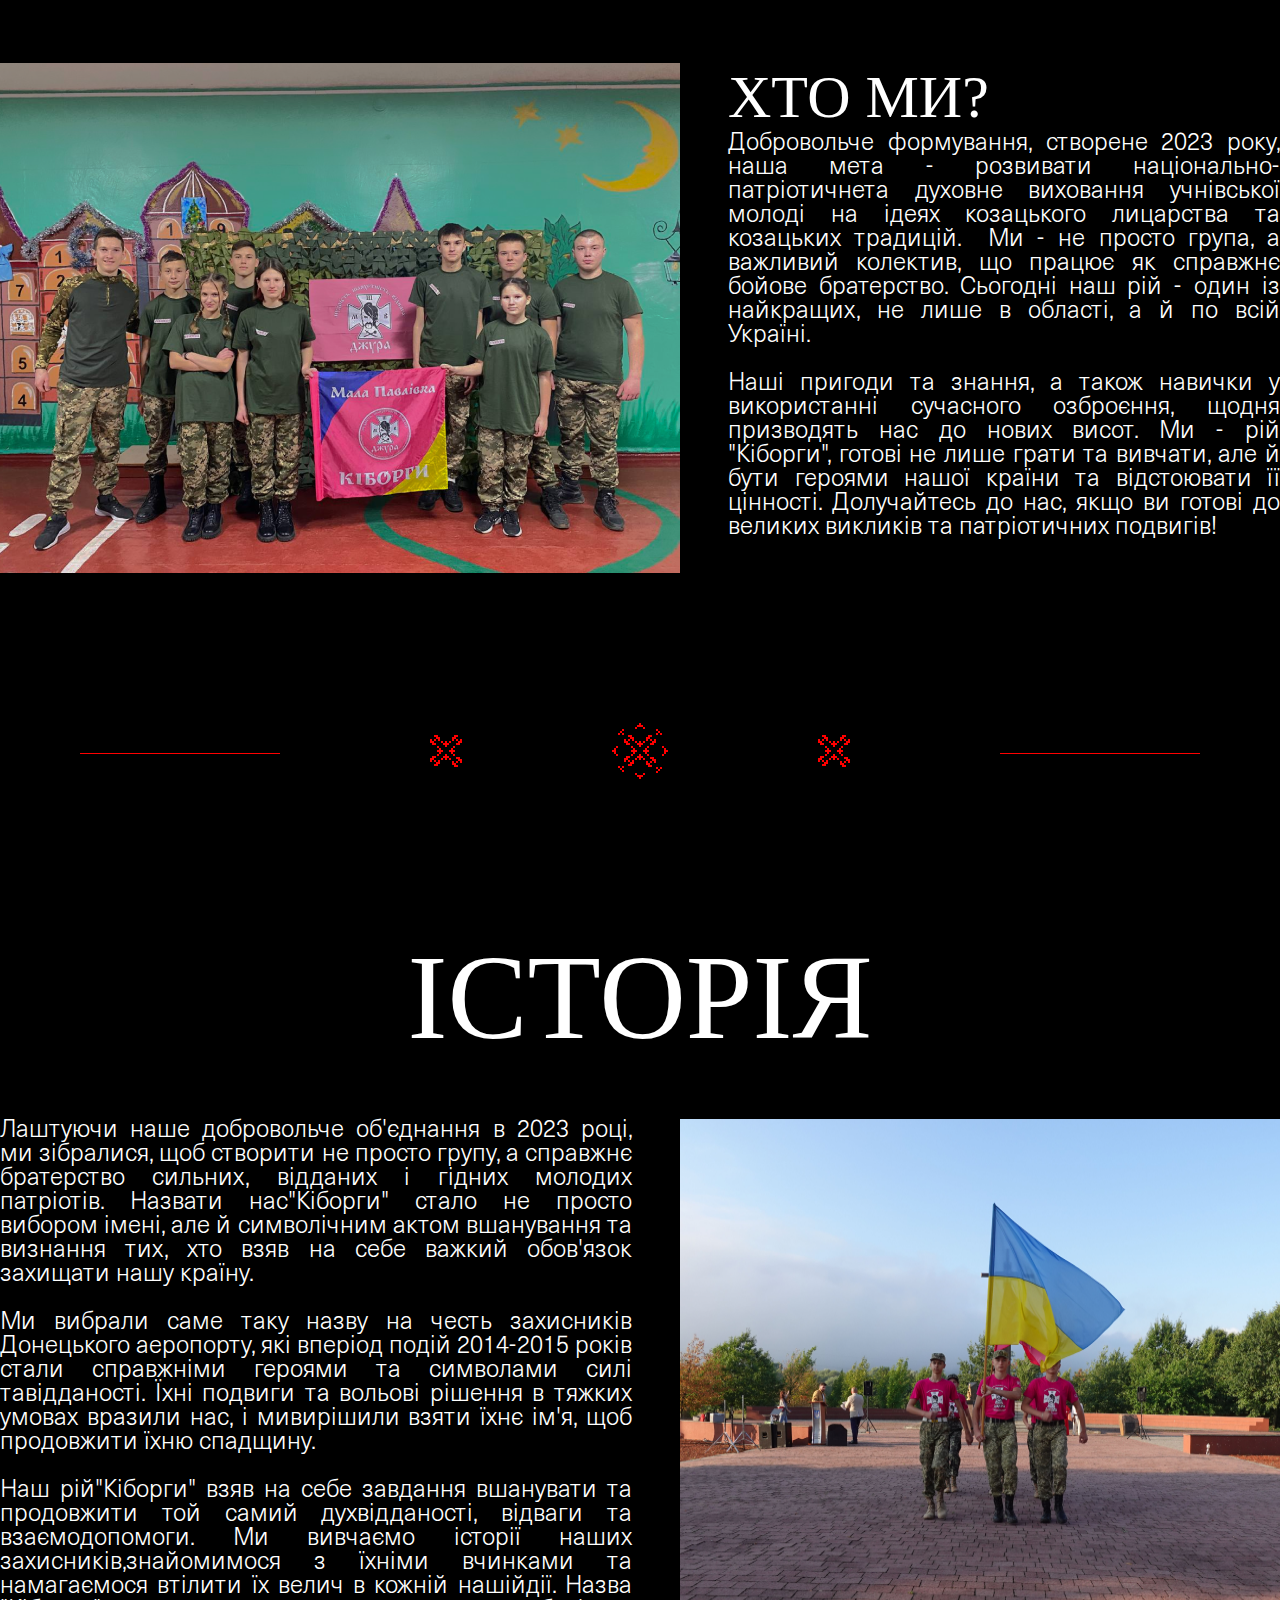
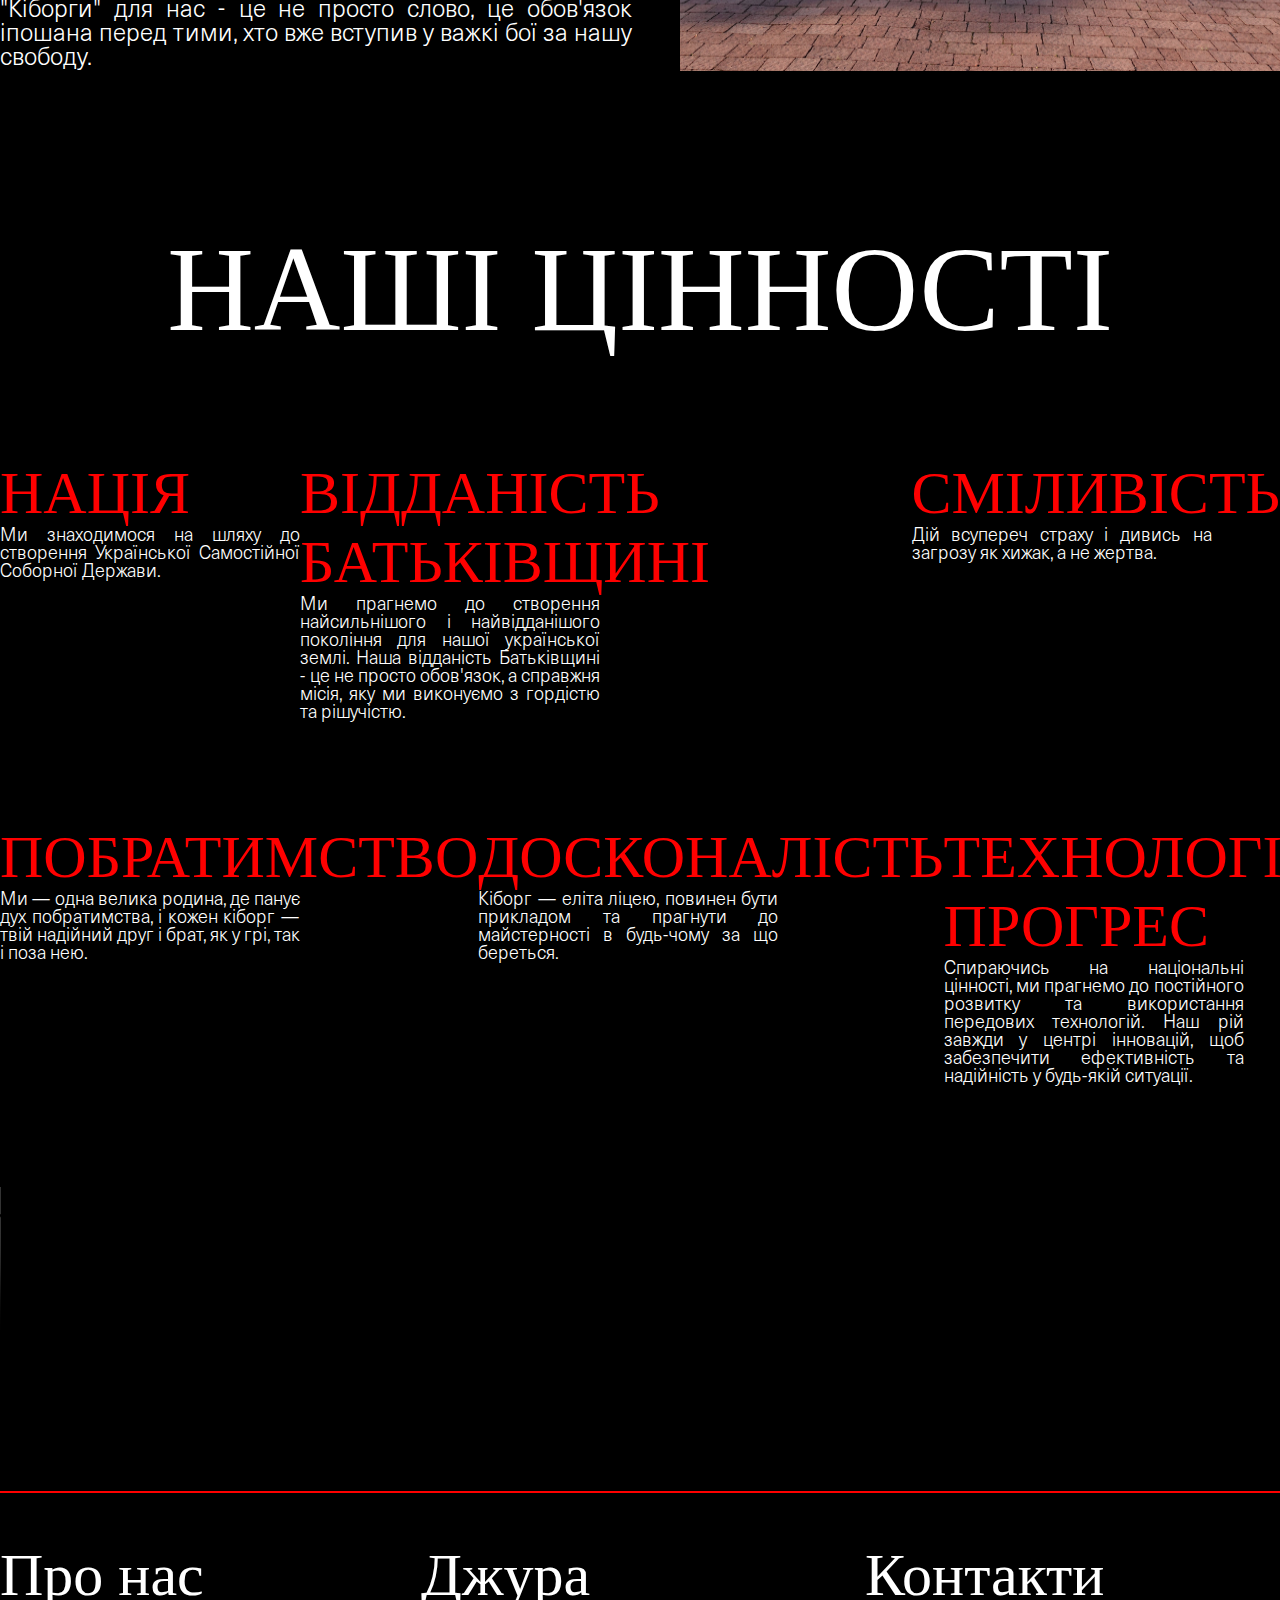
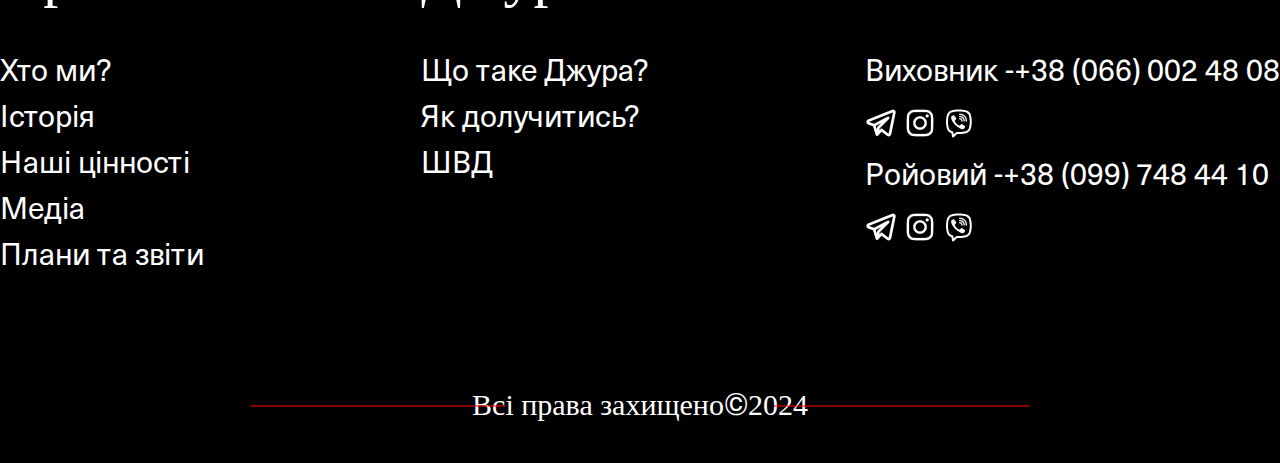
==== commit 8afeddec: "start page RIY" ====
--- a/index.html
+++ b/index.html
@@ -110,7 +110,7 @@
           <div class="section2-details">
             <h3>чому кіборги?</h3>
             <p class="main-p">
-              Ми вибрали ім'я "Кіборги" для нашого рою в грі "Джура" на честь неймовірно мужніх та відданих захисників Донецького аеропорту, яких у вересні 2014 року прозвав невідомий проросійський бойовик. Вони такі ж добровольці як і ми. Це ім'я несе в собі надзвичайну силу, відданість та велич цих справжніх героїв. Про них говорили: “Кіборги встояли, не витримав бетон”.
+              Ми обрали ім'я "Кіборги" для нашого рою в грі "Джура" на честь неймовірно мужніх та відданих захисників Донецького аеропорту, яких у вересні 2014 року прозвав невідомий проросійський бойовик. Вони такі ж добровольці як і ми. Це ім'я несе в собі надзвичайну силу, відданість та велич цих справжніх героїв. Про них говорили: “Кіборги встояли, не витримав бетон”.
               <br> <br>
               Таким чином, ми взяли за основу цю силу, відданість та велич, щоб продовжити спадщину та визначати свій власний шлях у грі "Джура". Це ім'я є нашим триб'ютом справжнім героям, які несуть в собі дух відданості і важкодосяжної волі.
             </p>
--- a/style.css
+++ b/style.css
@@ -379,6 +379,30 @@
 .active-menu_section2 {
   border-bottom: 2px solid red;
   transition: 1s;
+}
+
+
+.menu_section2 h2 {
+  position: relative;
+  display: inline-block;
+  transition: color 2.3s ease;
+}
+
+.menu_section2 h2::after {
+  content: '';
+  position: absolute;
+  bottom: 0;
+  left: 0;
+  width: 100%;
+  height: 2px;
+  background-color: red;
+  transform: scaleX(0); /* Задайте початковий розмір 0 */
+  transform-origin: right;
+  transition: transform .4s ease; /* Додайте плавний перехід для розміру */
+}
+
+.menu_section2 h2.active-menu_section2::after {
+  transform: scaleX(1); /* Розширте анімацію на повний розмір */
 }
 
 .main-page-ornament-img {
@@ -642,4 +666,125 @@
   margin: 15px auto 40px auto;
   height: auto;
   width: 594px;
+}
+
+.riy-h1 {
+  display: flex;
+  justify-content: center;
+}
+
+.container-riy {
+  position: relative;
+  width: 80%;
+  display: flex;
+  justify-content: space-around;
+}
+
+.content-riy {
+  position: relative;
+  padding: 20px;
+  color: #FFFF;
+}
+
+.content-riy img {
+  position: absolute;
+  height: 350px;
+  width: 260px;
+  top: -60px;
+  right: 20px;
+  margin: 0;
+  padding: 0;
+  transition: .5s;
+}
+
+.content-riy h2 {
+  margin: 0 0 10px;
+  font-size: 24px;
+  letter-spacing: 2px;
+  font-weight: 700;
+}
+
+.content-riy p {
+  margin: 0;
+  font-size: 14px;
+  letter-spacing: 2px;
+  line-height: 1.2;
+}
+
+.content-riy button {
+  cursor: pointer;
+  position: relative;
+  margin: 20px 0 0;
+  padding: 10px 20px;
+  background-color: transparent;
+  border: 1px solid #fff;
+  color: #fff;
+  transition: 0.5s;
+  transform: translateY(-40px);
+  opacity: 0;
+  visibility: hidden;
+  text-transform: uppercase;
+  font-size: 12px;
+  z-index: 1;
+}
+
+.content-riy button:hover {
+  color: #000;
+  background-color: #fff;
+}
+
+.box-riy {
+  width: 260px;
+  min-height: 380px;
+  cursor: pointer;
+  position: relative;
+  background-color: #040a20;
+  display: flex;
+  justify-content: center;
+  align-items: flex-end;
+  border: 1px solid rgba(0, 0, 0, 0.5);
+}
+
+.box-riy:hover .content h2 {
+  top: -140px;
+}
+
+.box-riy:hover .content button {
+  transform: translateY(0);
+  opacity: 1;
+  visibility: visible;
+}
+
+.box-riy:before {
+  content: "";
+  position: absolute;
+  top: -3px;
+  left: -3px;
+  right: -3px;
+  bottom: -3px;
+  background-color: #fff;
+  transform: skew(2deg, 2deg);
+  z-index: -1;
+}
+
+.box-riy:after {
+  content: "";
+  position: absolute;
+  top: 0;
+  left: 0;
+  width: 50%;
+  height: 100%;
+  background-color: rgba(255, 255, 255, 0.06);
+}
+
+.box-riy:nth-child(1):before {
+  background: linear-gradient(#ff0000, #0037ff);
+}
+
+.box-riy:nth-child(2):before {
+  background: linear-gradient(#d8ff00, #17f4ff);
+}
+
+.box-riy:nth-child(3):before {
+  background: linear-gradient(#af36ff, #ff0070);
 }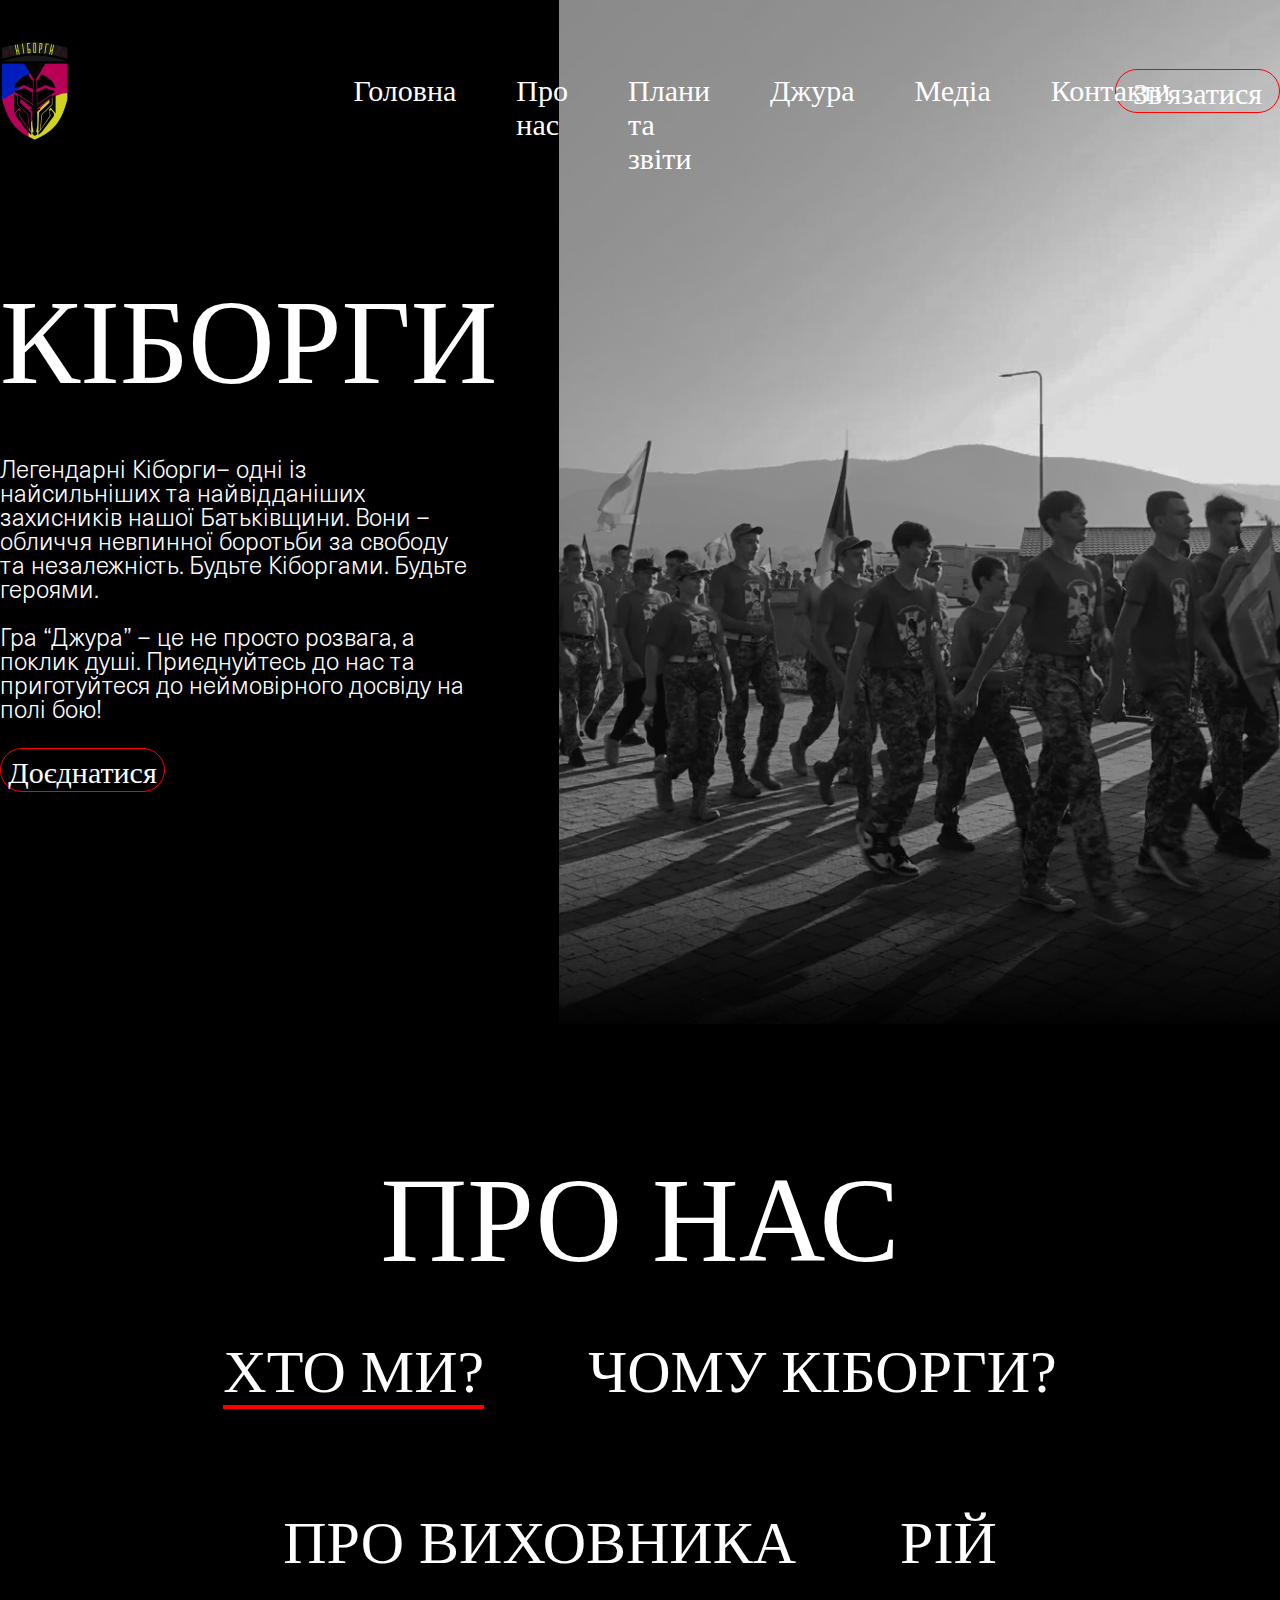
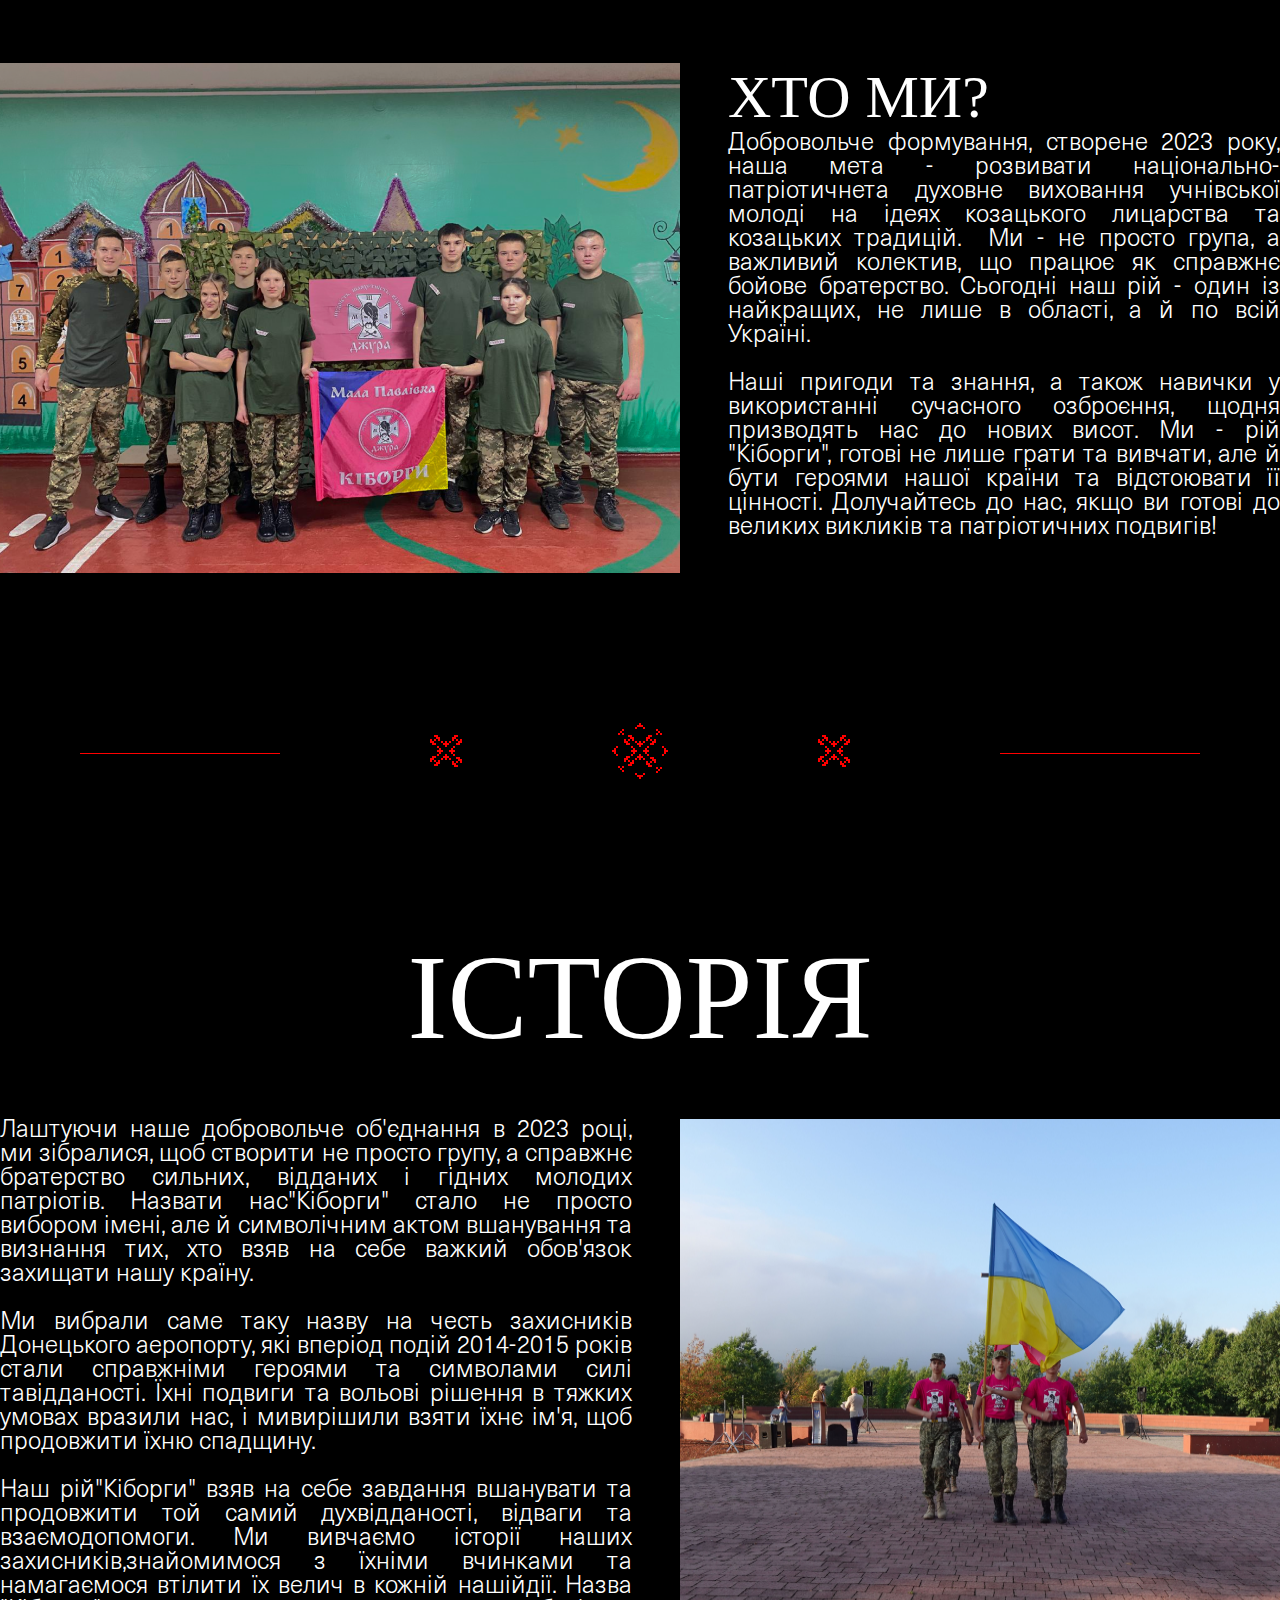
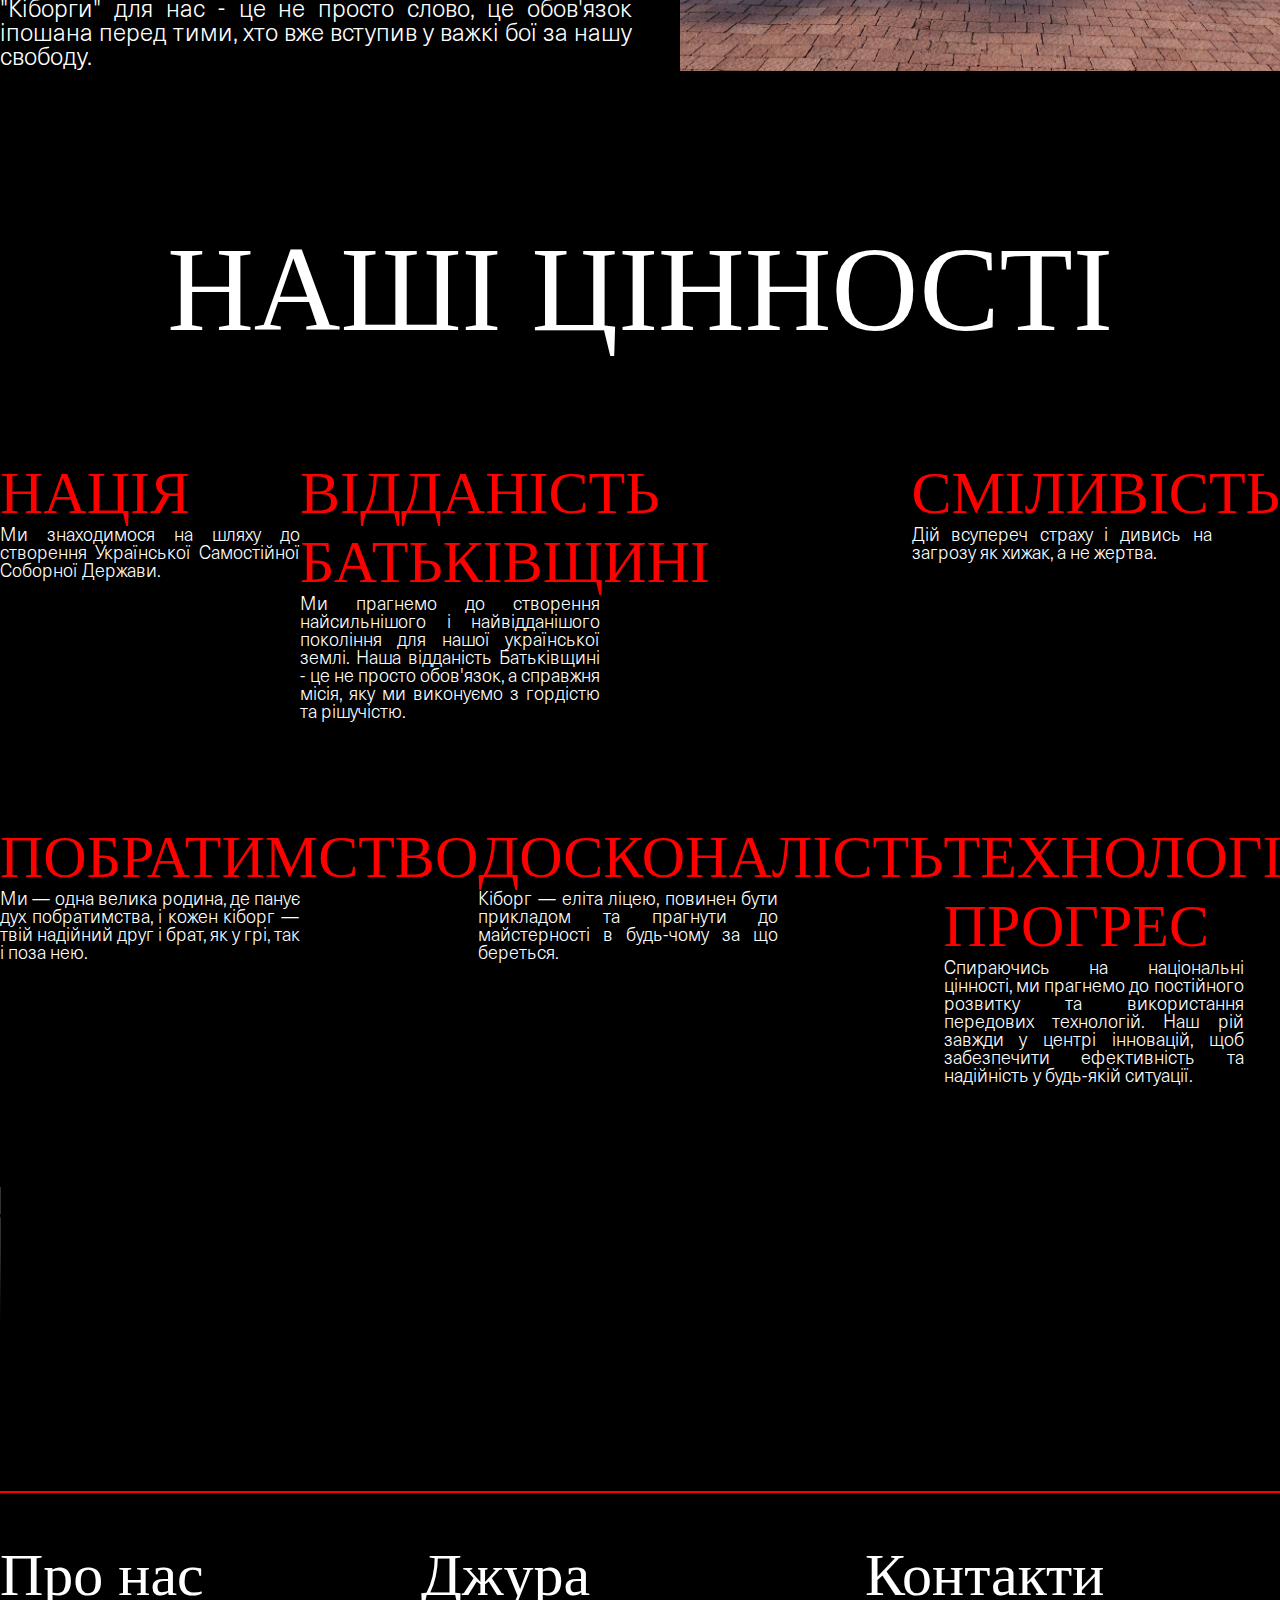
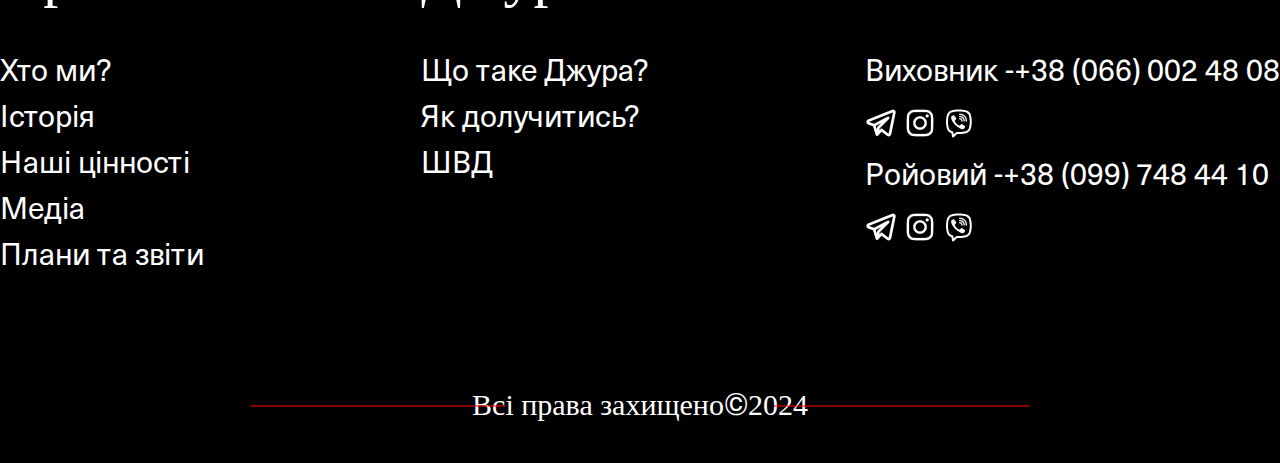
==== commit fccd0819: "RIY 1.1.0" ====
--- a/index.html
+++ b/index.html
@@ -15,7 +15,7 @@
         <li><a href="index.html">Головна</a></li>
         <li><a href="#">Про нас</a>
           <ul>
-            <li><a href="#">Історія</a></li>
+            <li><a href="#" id="backToHome">Історія</a></li>
             <li><a href="Riy.html">Рій</a></li>
           </ul>
         </li>
@@ -146,7 +146,7 @@
 
       <img src="IMG/Ornament.png" alt="Ornament" class="main-page-ornament-img">
 
-      <section class="section3">
+      <section class="section3" id="history">
         <h1 class="h1">ІСТОРІЯ</h1>
           <div class="section3-details">
             <p class="main-p">Лаштуючи наше добровольче об'єднання в 2023 році, ми зібралися, щоб створити не просто групу, а справжнє братерство сильних, відданих і гідних молодих патріотів. Назвати нас"Кіборги" стало не просто вибором імені, але й символічним актом вшанування та визнання тих, хто взяв на себе важкий обов'язок захищати нашу країну.
@@ -209,7 +209,7 @@
           <div class="footer-block2">
             <ul>
               <li><a href="">Хто ми?</a></li>
-              <li><a href="">Історія</a></li>
+              <li><a href="#" id="backToHome">Історія</a></li>
               <li><a href="">Наші цінності</a></li>
               <li><a href="">Медіа</a></li>
               <li><a href="">Плани та звіти</a></li>
--- a/style.css
+++ b/style.css
@@ -13,6 +13,10 @@
 body {
   background-color: #000000;
   font-family: 'Cramaten';
+}
+
+html {
+  scroll-behavior: smooth;
 }
 
 header {
@@ -671,120 +675,75 @@
 .riy-h1 {
   display: flex;
   justify-content: center;
-}
-
+  margin-top: 140px;
+  margin-bottom: 20px;
+}
 .container-riy {
+  display: flex;
+  justify-content: space-between;
+  align-items: flex-start;
+  flex-wrap: wrap;
+  max-width: 1280px;
+  margin: 0 auto;
+}
+
+.card-riy {
   position: relative;
-  width: 80%;
-  display: flex;
-  justify-content: space-around;
-}
-
-.content-riy {
-  position: relative;
-  padding: 20px;
-  color: #FFFF;
-}
-
-.content-riy img {
+  margin: 2%;
+  box-shadow: 5px 5px 20px #c40000;
+  width: calc(25% - 20px);
+  flex: 1 1 calc(22% - 20px);
+  overflow: hidden;
+}
+
+.card-riy img {
+  height: 365px;
+  width: 280px;
+  border-radius: 3px;
+  transition: .5s;
+}
+
+.intro-riy {
+  height: 20%;
+  width: 100%;
+  padding: 6px;
+  box-sizing: border-box;
+  background: rgb(255 0 0 / 65%);
+  color: white;
+  transition: .5s;
   position: absolute;
-  height: 350px;
-  width: 260px;
-  top: -60px;
-  right: 20px;
-  margin: 0;
-  padding: 0;
-  transition: .5s;
-}
-
-.content-riy h2 {
-  margin: 0 0 10px;
-  font-size: 24px;
-  letter-spacing: 2px;
-  font-weight: 700;
-}
-
-.content-riy p {
-  margin: 0;
-  font-size: 14px;
-  letter-spacing: 2px;
-  line-height: 1.2;
-}
-
-.content-riy button {
+  bottom: -20%;
+  left: 0;
+}
+
+.intro-riy h2 {
+  margin: 10px;
+  font-size: 36px;
+}
+
+.intro-riy p {
+  font-size: 18px;
+  margin: 10px;
+  visibility: hidden;
+  opacity: 0;
+  font-family: 'Neue Haas Unica';
+}
+
+.card-riy:hover {
   cursor: pointer;
-  position: relative;
-  margin: 20px 0 0;
-  padding: 10px 20px;
-  background-color: transparent;
-  border: 1px solid #fff;
-  color: #fff;
-  transition: 0.5s;
-  transform: translateY(-40px);
-  opacity: 0;
-  visibility: hidden;
-  text-transform: uppercase;
-  font-size: 12px;
-  z-index: 1;
-}
-
-.content-riy button:hover {
-  color: #000;
-  background-color: #fff;
-}
-
-.box-riy {
-  width: 260px;
-  min-height: 380px;
-  cursor: pointer;
-  position: relative;
-  background-color: #040a20;
-  display: flex;
-  justify-content: center;
-  align-items: flex-end;
-  border: 1px solid rgba(0, 0, 0, 0.5);
-}
-
-.box-riy:hover .content h2 {
-  top: -140px;
-}
-
-.box-riy:hover .content button {
-  transform: translateY(0);
+}
+
+.card-riy:hover .intro-riy {
+  height: 40%;
+  bottom: 0;
+  background: black;
+}
+
+.card-riy:hover p {
   opacity: 1;
   visibility: visible;
 }
 
-.box-riy:before {
-  content: "";
-  position: absolute;
-  top: -3px;
-  left: -3px;
-  right: -3px;
-  bottom: -3px;
-  background-color: #fff;
-  transform: skew(2deg, 2deg);
-  z-index: -1;
-}
-
-.box-riy:after {
-  content: "";
-  position: absolute;
-  top: 0;
-  left: 0;
-  width: 50%;
-  height: 100%;
-  background-color: rgba(255, 255, 255, 0.06);
-}
-
-.box-riy:nth-child(1):before {
-  background: linear-gradient(#ff0000, #0037ff);
-}
-
-.box-riy:nth-child(2):before {
-  background: linear-gradient(#d8ff00, #17f4ff);
-}
-
-.box-riy:nth-child(3):before {
-  background: linear-gradient(#af36ff, #ff0070);
-}+.card-riy:hover img {
+  transform: scale(1.1) rotate(-3deg);
+}
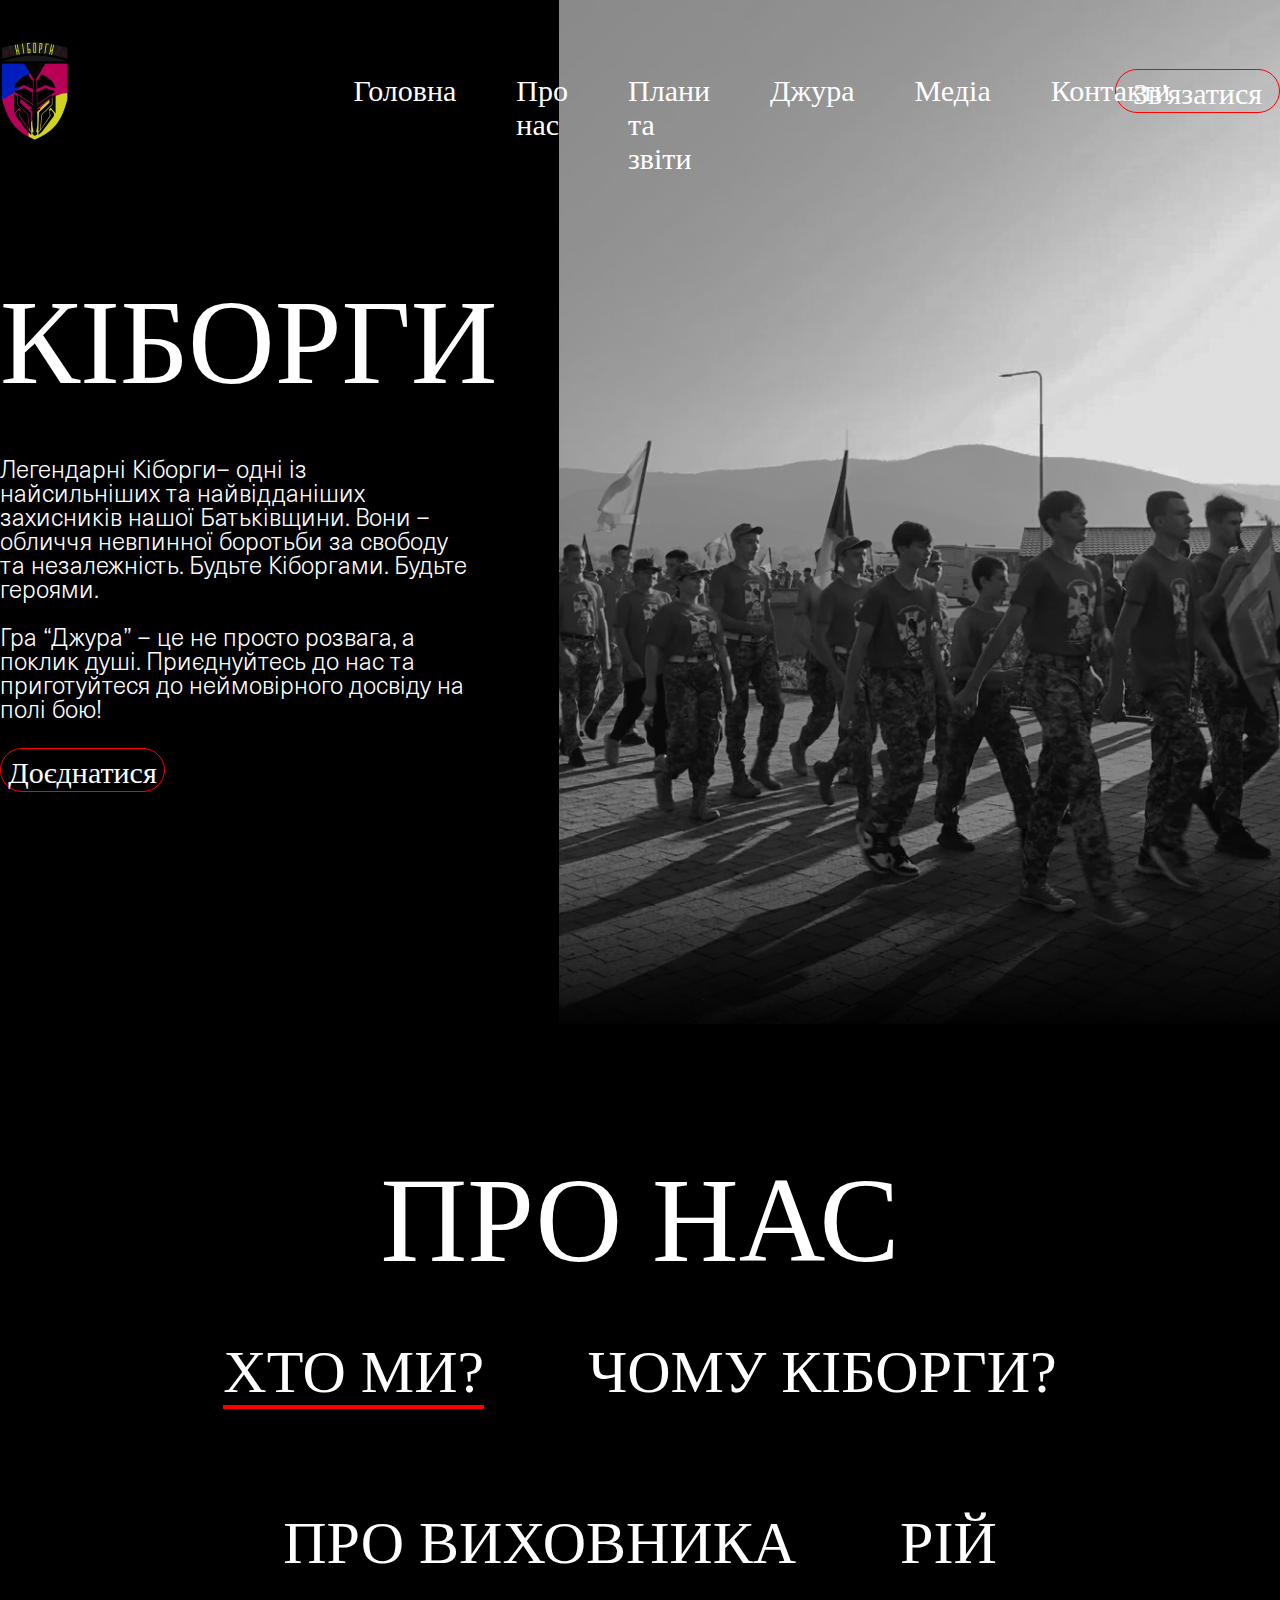
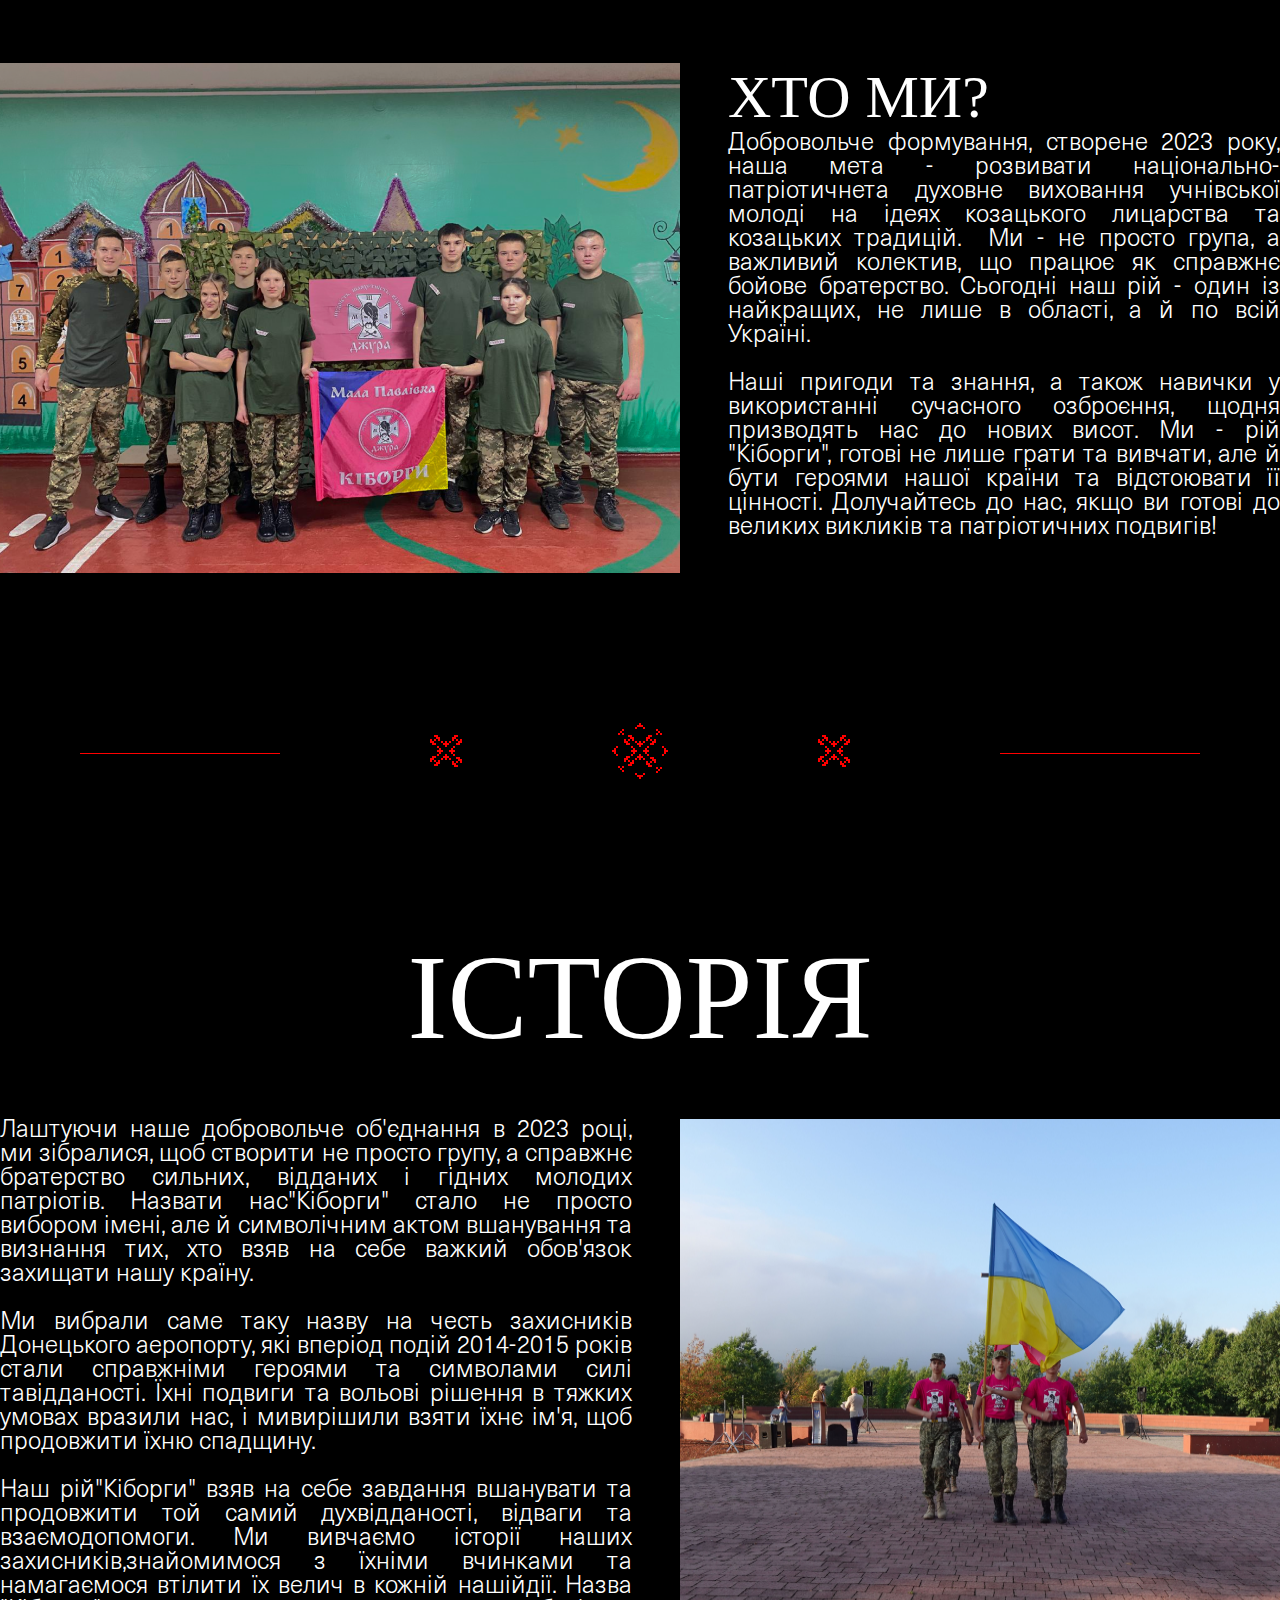
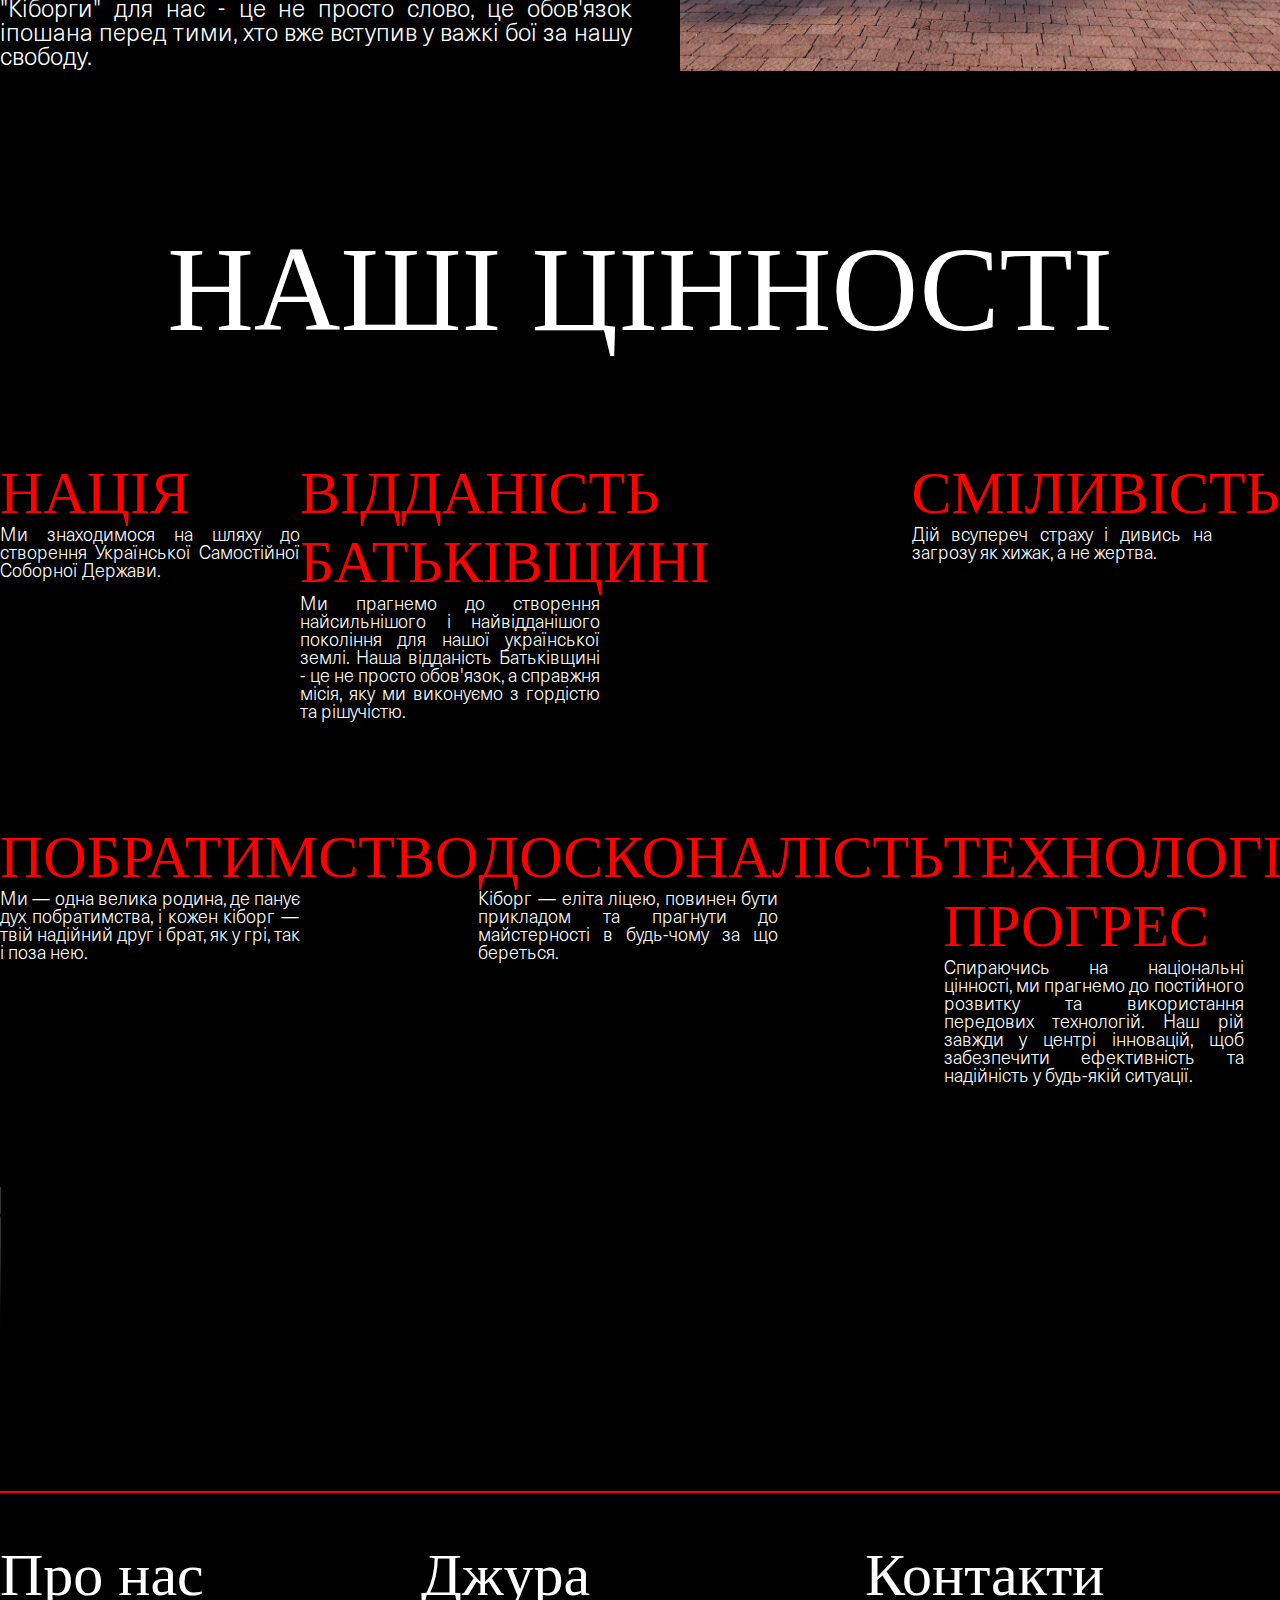
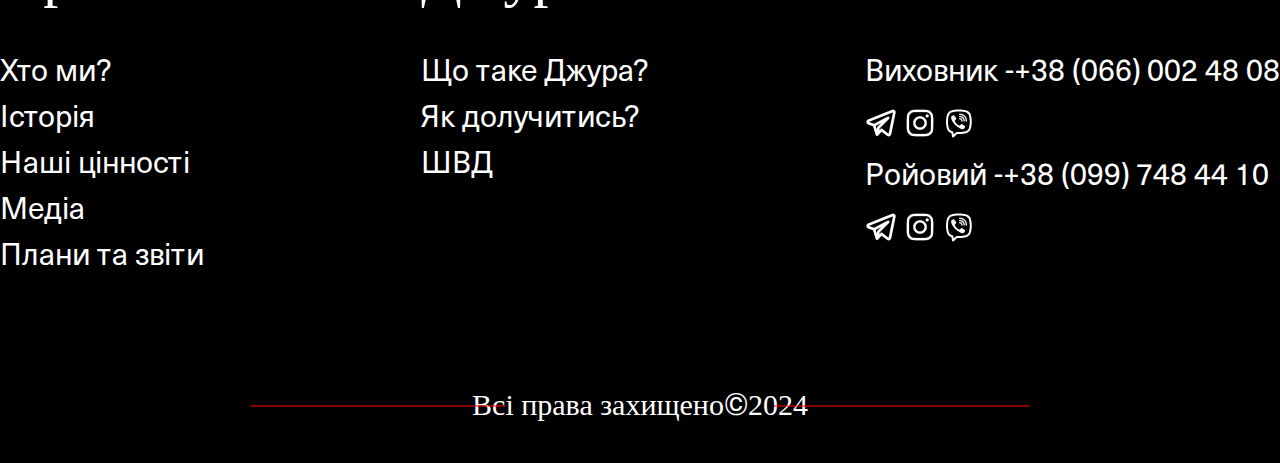
==== commit 6b8ca0f9: "plans and report" ====
--- a/index.html
+++ b/index.html
@@ -19,7 +19,7 @@
             <li><a href="Riy.html">Рій</a></li>
           </ul>
         </li>
-        <li><a href="#">Плани та звіти</a></li>
+        <li><a href="Plans.html">Плани та звіти</a></li>
         <li><a href="#">Джура</a>
           <ul>
             <li><a href="Dzura.html">Що таке джура?</a></li>
@@ -212,7 +212,7 @@
               <li><a href="#" id="backToHome">Історія</a></li>
               <li><a href="">Наші цінності</a></li>
               <li><a href="">Медіа</a></li>
-              <li><a href="">Плани та звіти</a></li>
+              <li><a href="Plans.html">Плани та звіти</a></li>
             </ul>
           </div>
       </div>
--- a/style.css
+++ b/style.css
@@ -747,3 +747,13 @@
 .card-riy:hover img {
   transform: scale(1.1) rotate(-3deg);
 }
+
+.h1-top {
+  margin-top: 150px;
+}
+
+.our-plans-report h2 {
+  color: #ffffff;
+  font-size: 55px;
+  
+}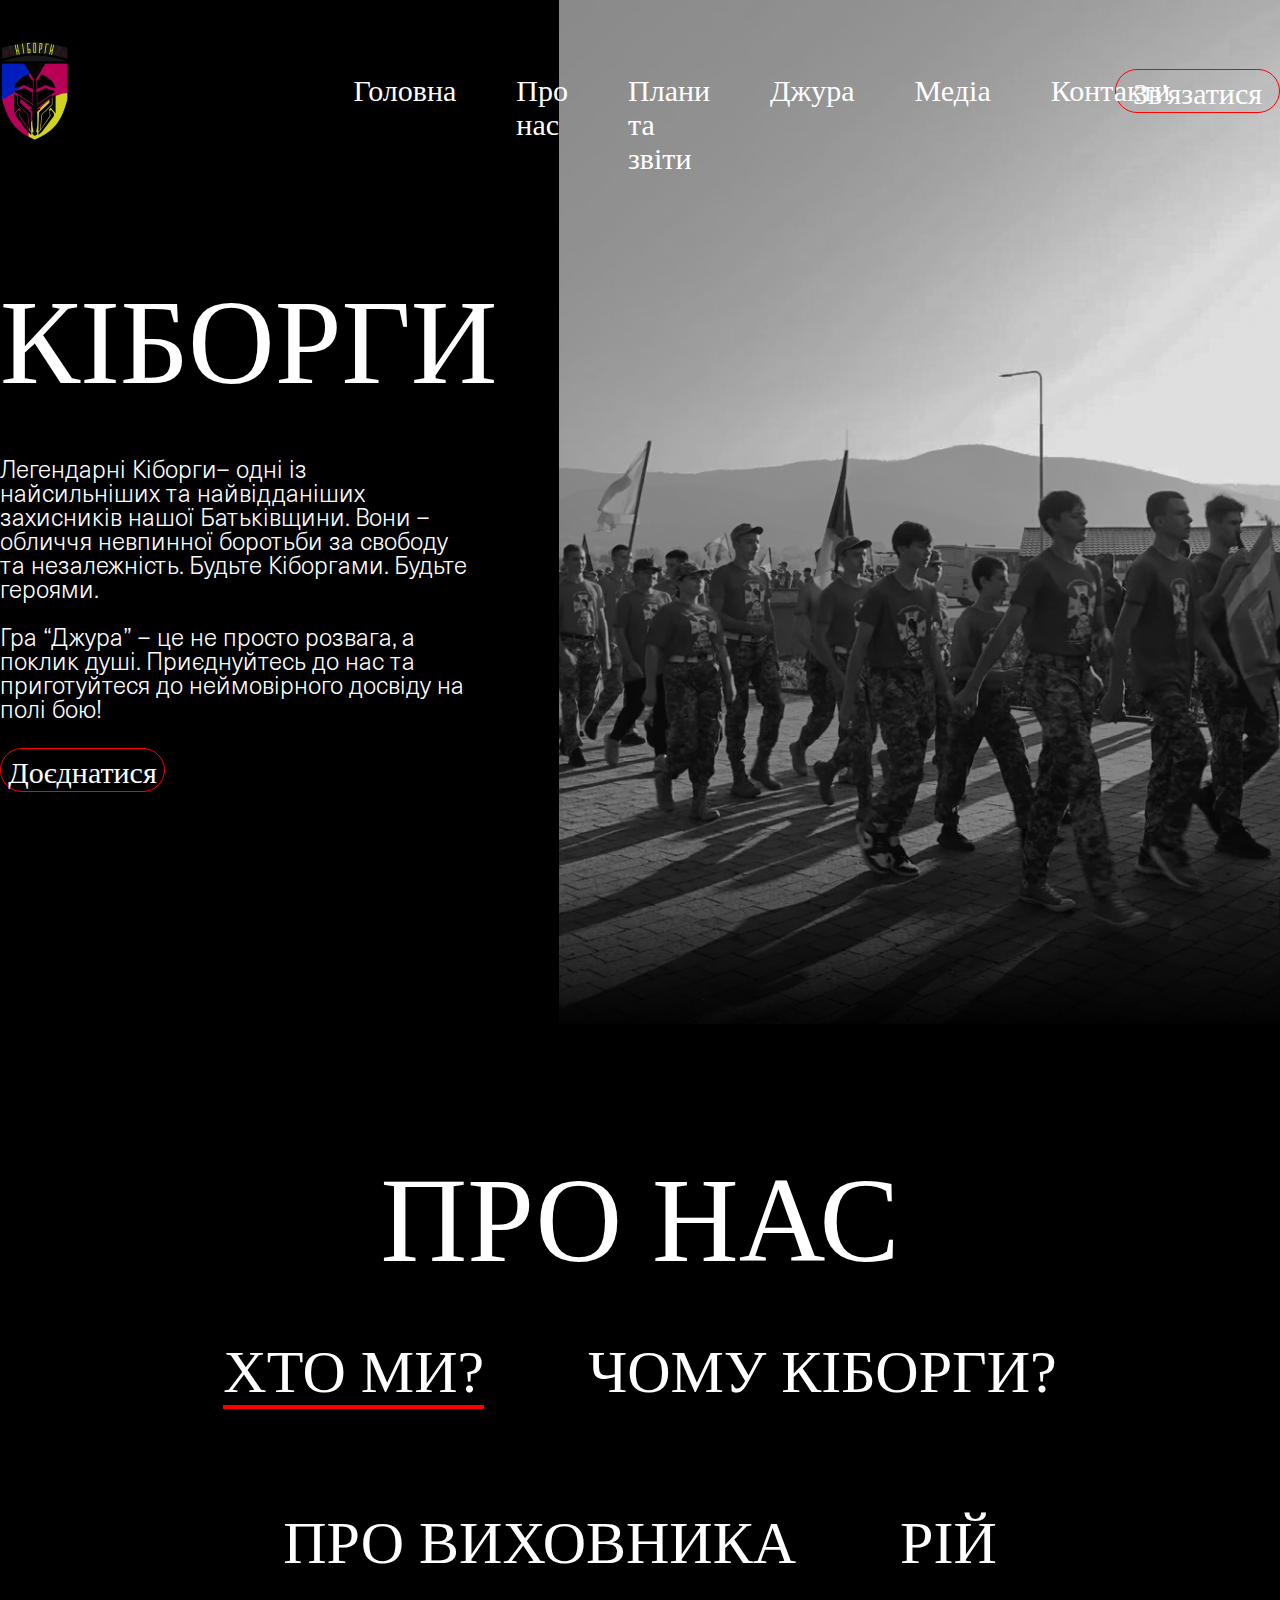
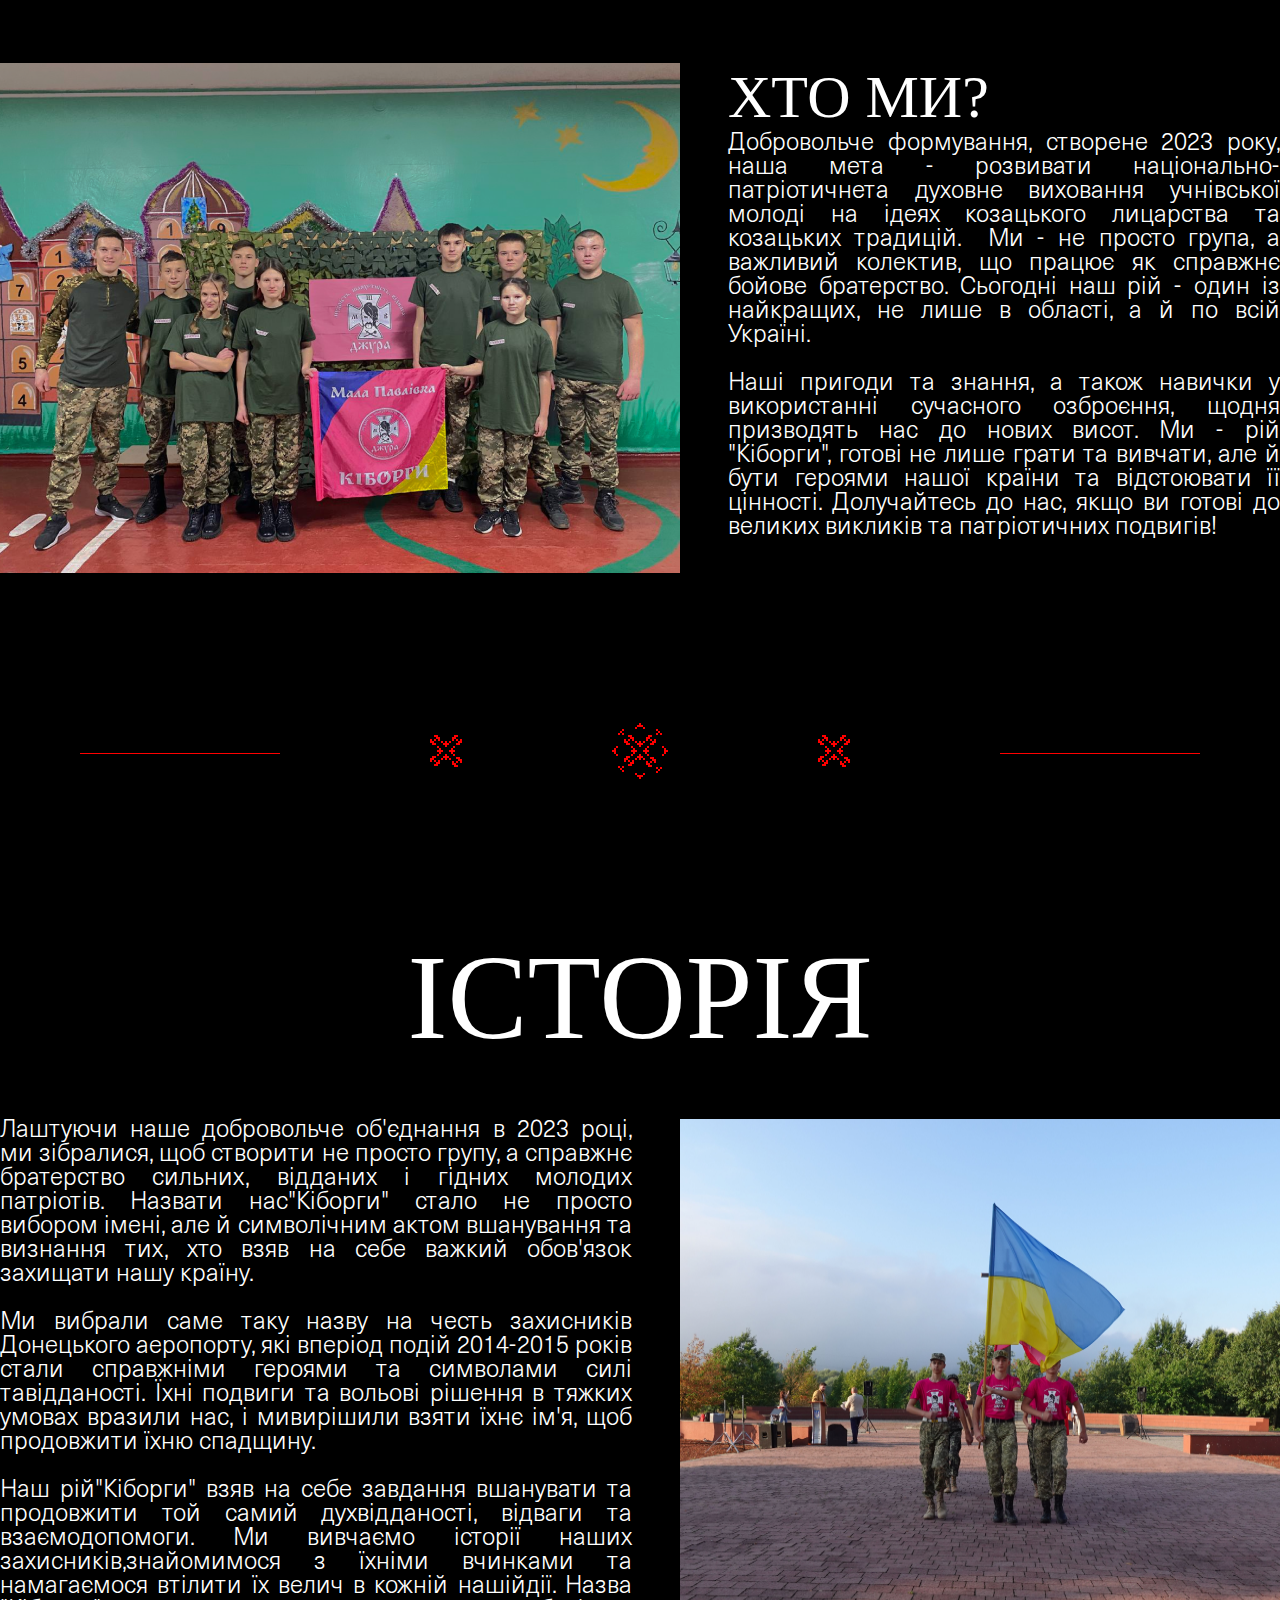
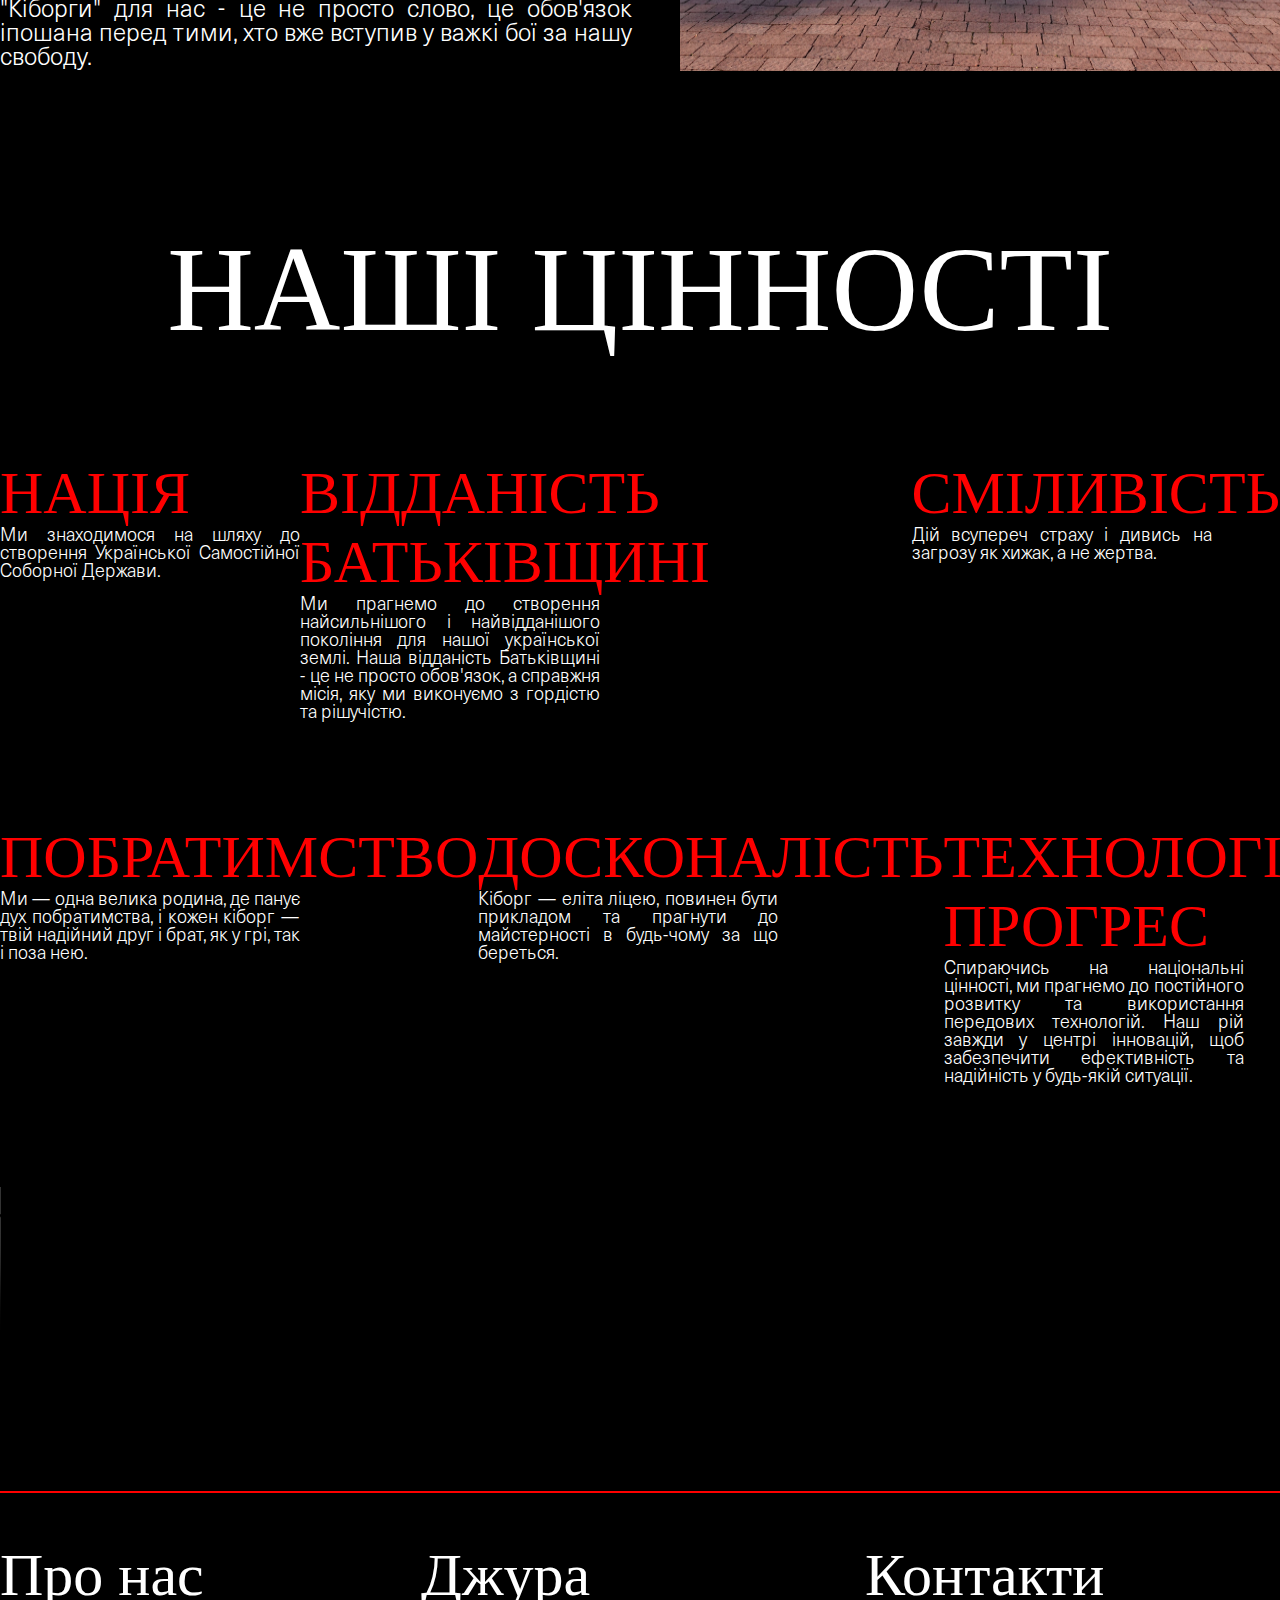
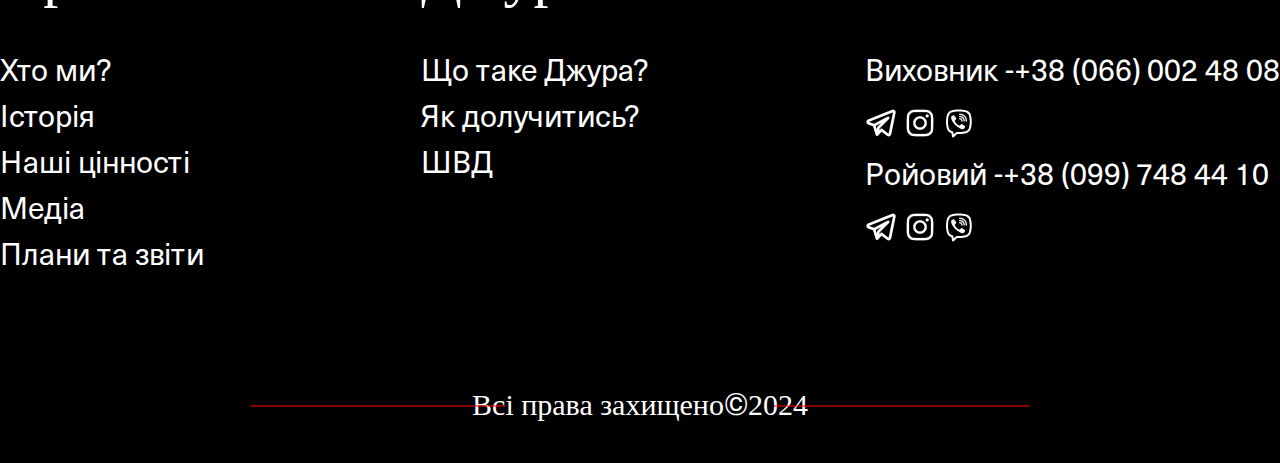
==== commit 023fca10: "finish page plans" ====
--- a/index.html
+++ b/index.html
@@ -36,8 +36,9 @@
         <li><a href="#">Контакти</a></li>
       </ul>
     </nav>
-    <button class="btn-head">Зв'язатися</button>
+    <button id="callButton" class="btn-head">Зв'язатися</button>
   </header>
+
 
   <main>
       <section class="section1">
@@ -202,77 +203,9 @@
       </section>
   </main>
 
-  <footer>
-    <nav>
-      <div class="footer-block1">
-        <h2><a href="#">Про нас</a></h2>
-          <div class="footer-block2">
-            <ul>
-              <li><a href="">Хто ми?</a></li>
-              <li><a href="#" id="backToHome">Історія</a></li>
-              <li><a href="">Наші цінності</a></li>
-              <li><a href="">Медіа</a></li>
-              <li><a href="Plans.html">Плани та звіти</a></li>
-            </ul>
-          </div>
-      </div>
-     
-      <div class="footer-block1">
-        <h2><a href="#">Джура</a></h2>
-          <div class="footer-block2">
-            <ul>
-              <li><a href="Dzura.html">Що таке Джура?</a></li>
-              <li><a href="HowToJoin.html">Як долучитись?</a></li>
-              <li><a href="SHVD.html">ШВД</a></li>
-            </ul>
-          </div>
-      </div>
-
-      <div class="footer-block1">
-        <h2><a href="#">Контакти</a></h2>
-          <div class="footer-block2">
-            <ul>
-              <li>
-                <div class="footer-info">
-                  <p>Виховник - </p>
-                  <a href="tel:+380660024808"> +38 (066) 002 48 08</a>
-                </div>
-                <div class="footer-info-social">
-                  <a href="https://t.me/VadikKulinich" target="_blank">
-                    <img src="IMG/footer/uil_telegram-alt.png" alt="Telegram">
-                  </a>
-                  <a href="https://www.instagram.com/_v_a_d_i_k/" target="_blank">
-                    <img src="IMG/footer/uil_instagram.png" alt="Instagram">
-                  </a>
-                  <a href="tel:+380660024808" target="_blank">
-                    <img src="IMG/footer/basil_viber-outline.png" alt="Viber">
-                  </a>
-                </div>
-              </li>
-              <li>
-                <div class="footer-info">
-                  <p>Ройовий - </p>
-                  <a href="tel:+380997484410"> +38 (099) 748 44 10</a>
-                </div>
-                <div class="footer-info-social">
-                  <a href="https://t.me/max_lucay" target="_blank">
-                    <img src="IMG/footer/uil_telegram-alt.png" alt="Telegram">
-                  </a>
-                  <a href="https://www.instagram.com/_.max_16?utm_source=qr&igsh=MTdpYjFyODZneDVzeQ%3D%3D" target="_blank">
-                    <img src="IMG/footer/uil_instagram.png" alt="Instagram">
-                  </a>
-                  <a href="tel:+380997484410" target="_blank">
-                    <img src="IMG/footer/basil_viber-outline.png" alt="Viber">
-                  </a>
-                </div>
-              </li>
-            </ul>
-          </div>
-      </div>
-    </nav>
-
-    <p class="all-rights">Всі права захищено <span>©</span>2024 </p>
-  </footer>
+  <div id="footer"></div>
+
+
   <script src="script.js"></script>
 </body>
 </html>--- a/style.css
+++ b/style.css
@@ -754,6 +754,37 @@
 
 .our-plans-report h2 {
   color: #ffffff;
-  font-size: 55px;
-  
+  font-size: 55px; 
+}
+
+.plans-and-report {
+  margin-top: 32px;
+}
+
+.plans-and-report img {
+  margin-right: 40px;
+  height: 32px;
+  width: 32px;
+}
+
+.plans-and-report p {
+  color: #FFFFFF;
+  font-size: 24px;
+  font-weight: 300;
+  font-family: 'Neue Haas Unica';
+}
+
+.plans-and-report-mini {
+  display: flex;
+  margin-left: 82px;
+  margin-top: 25px;
+  margin-bottom: 25px;
+}
+
+.plans_flex {
+  display: flex;
+}
+
+.plans_flex p {
+  color: red;
 }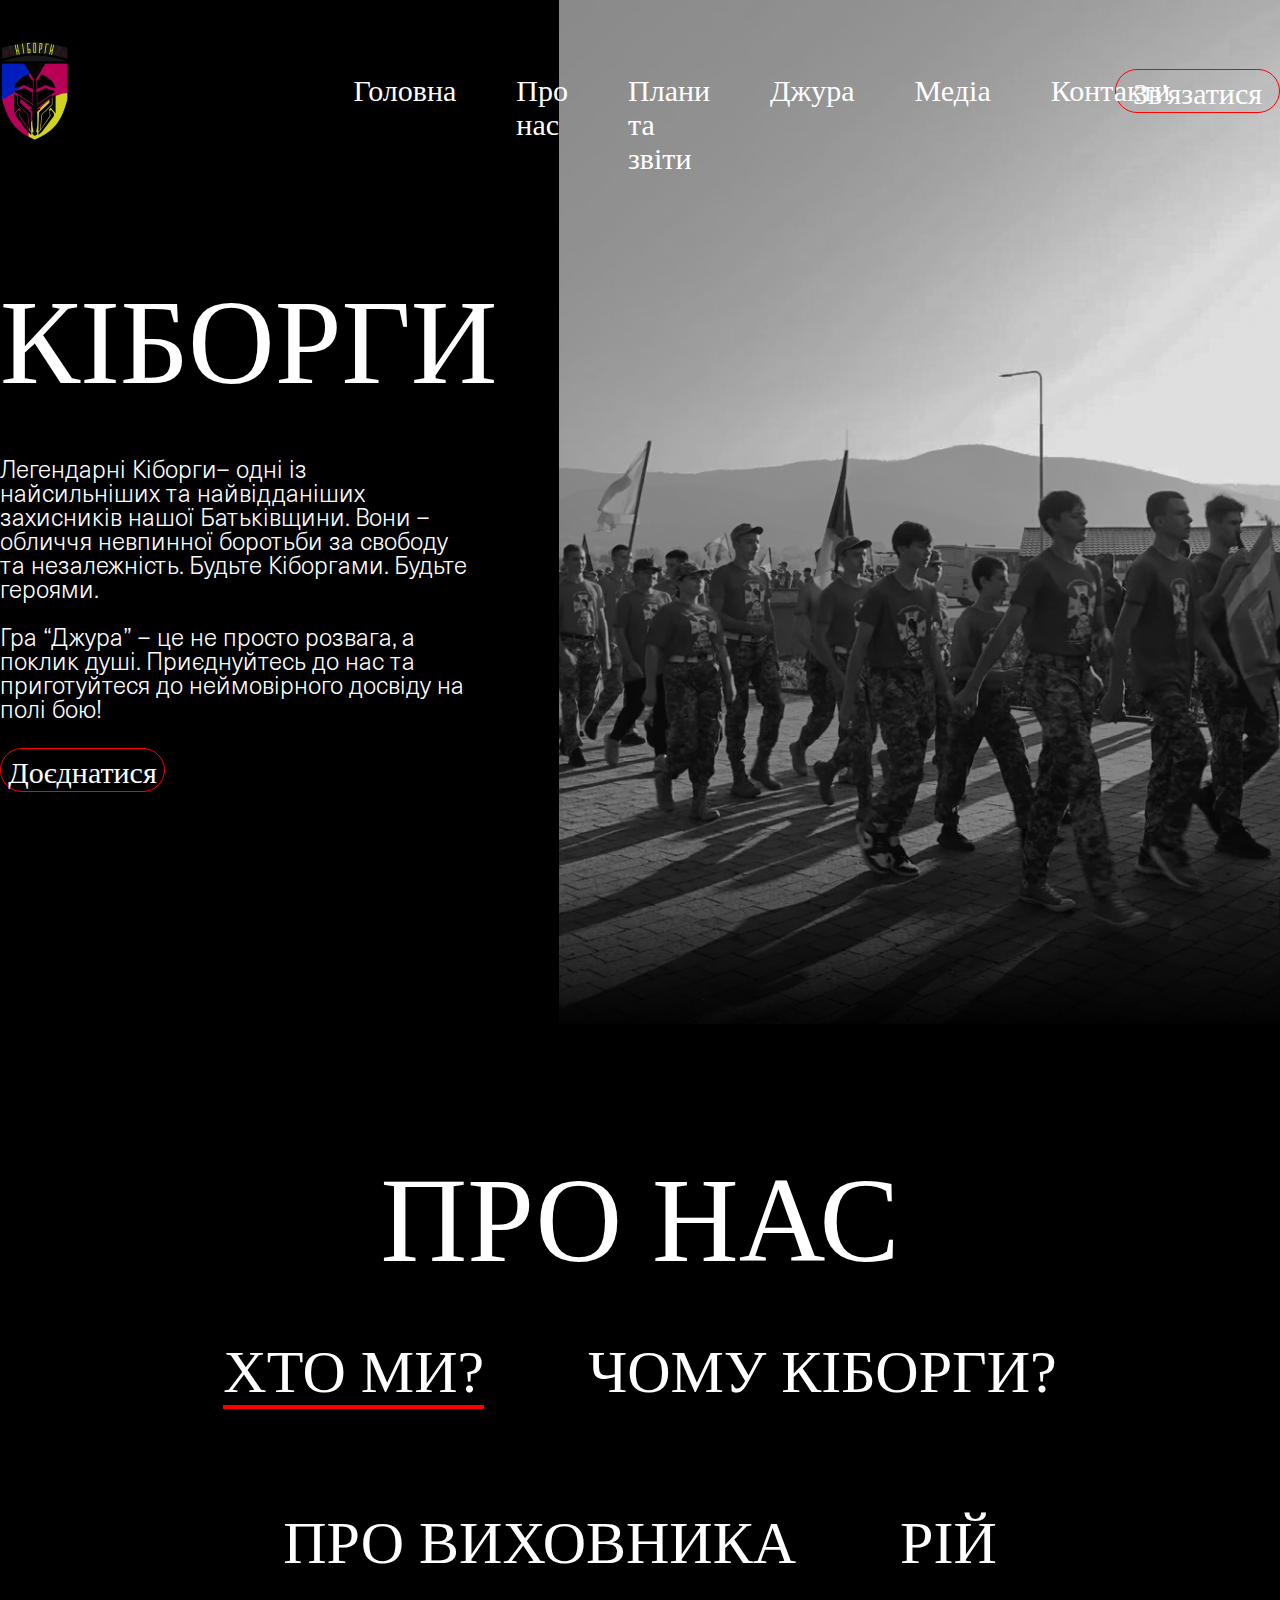
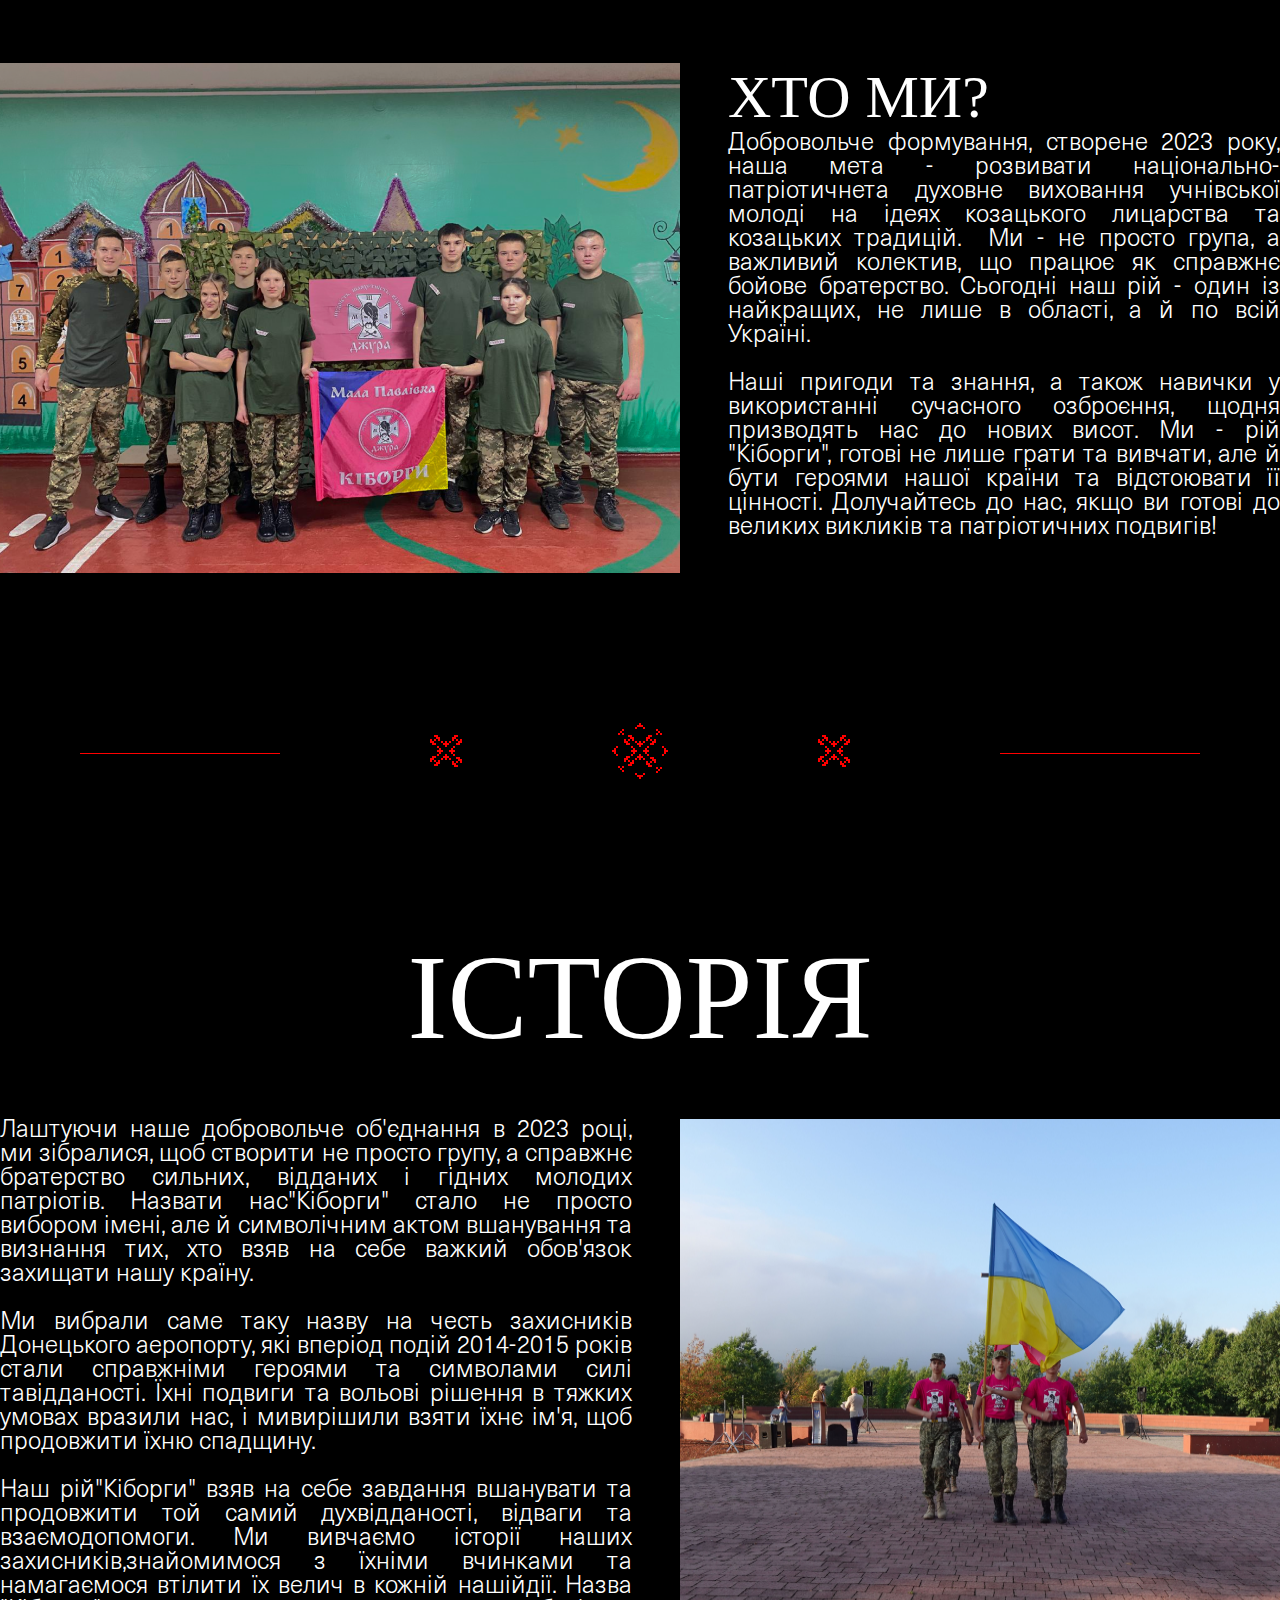
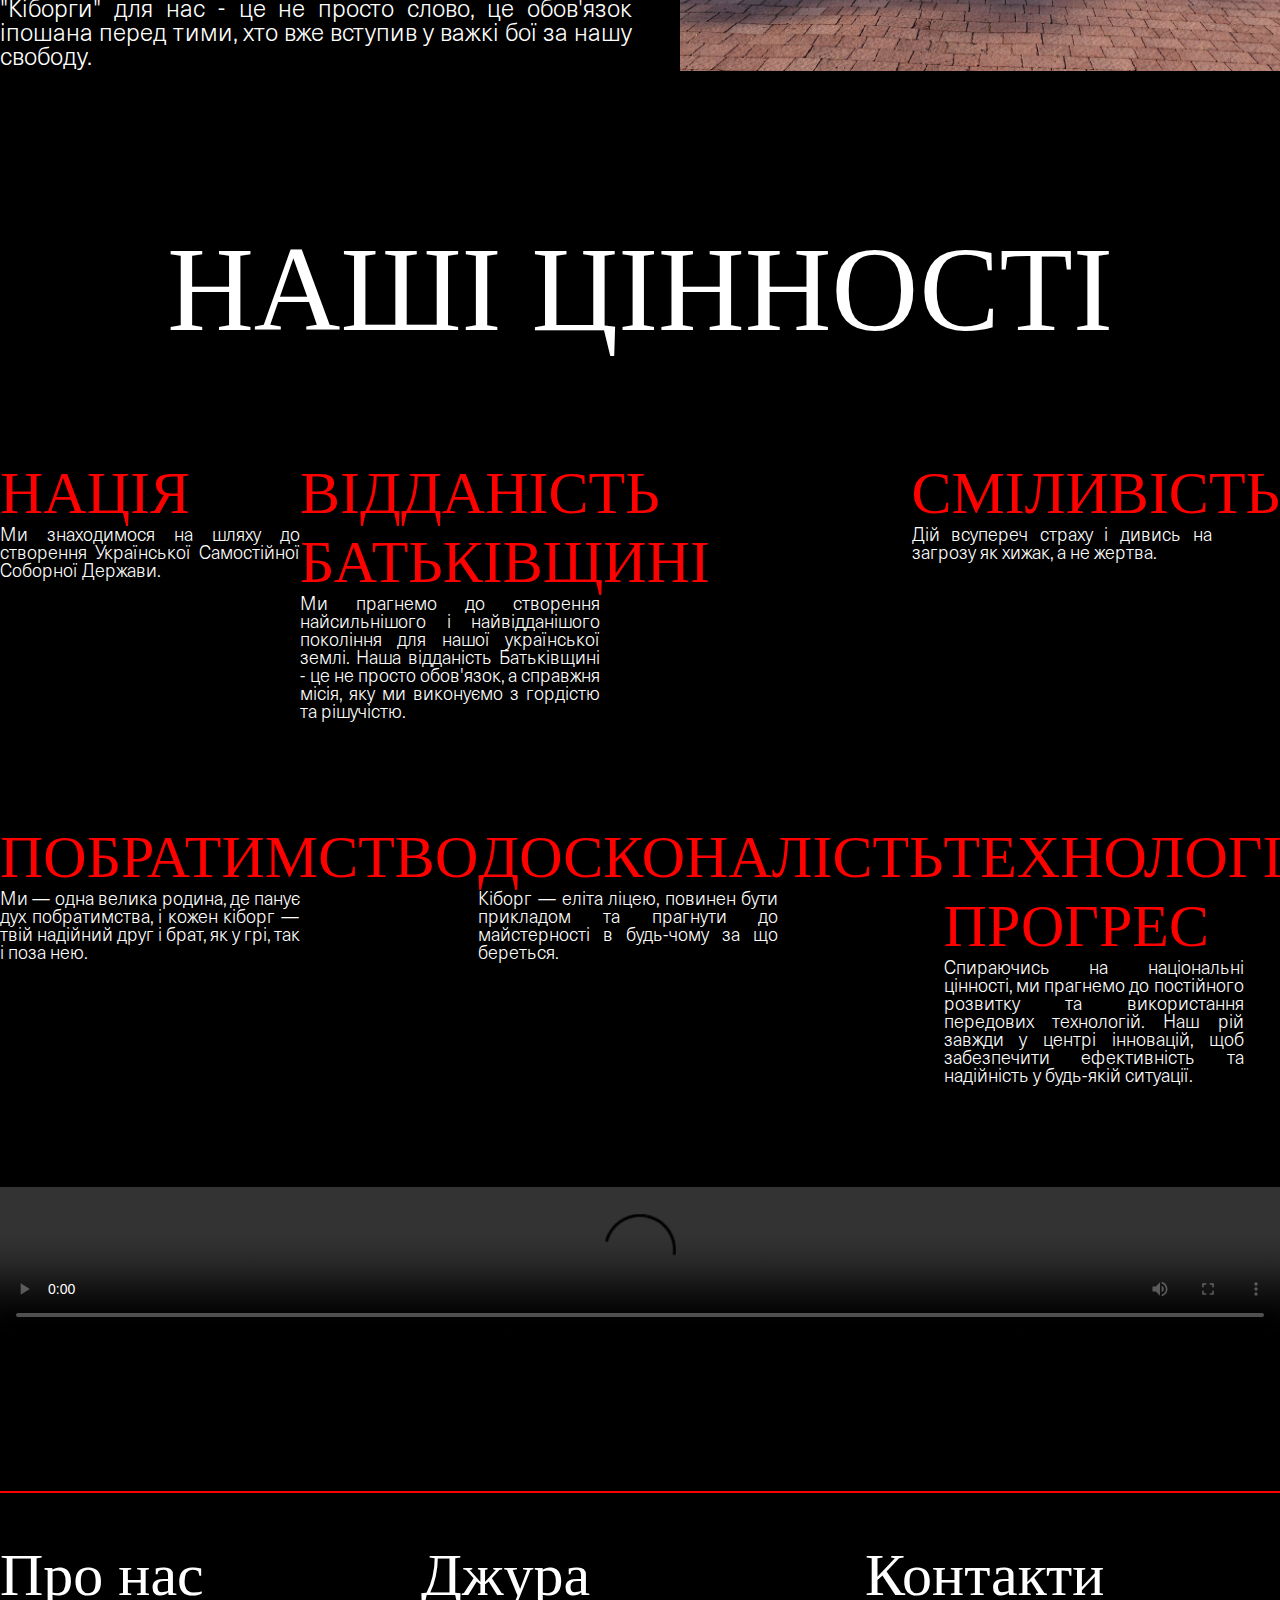
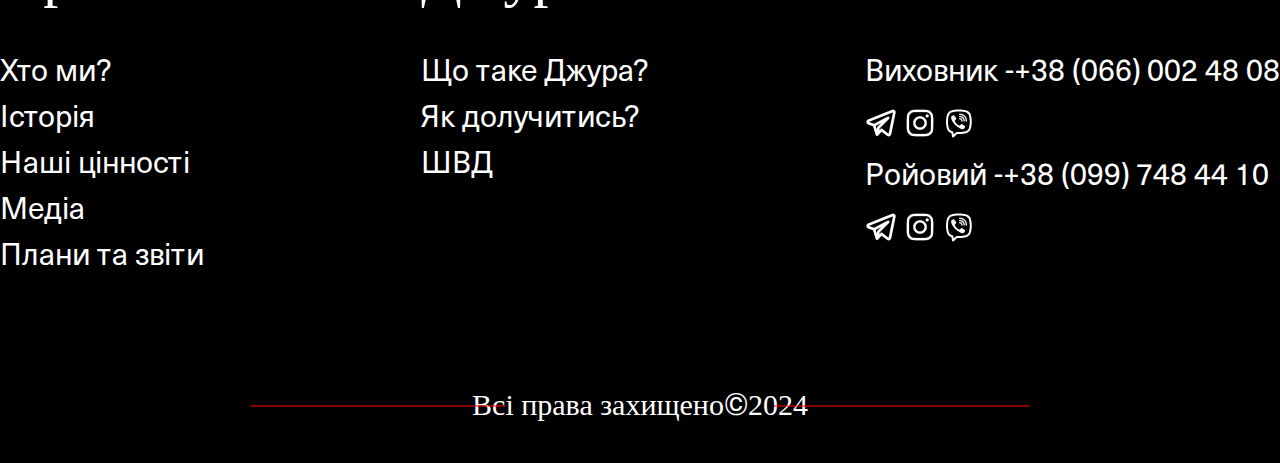
==== commit c135cd03: "slaider" ====
--- a/index.html
+++ b/index.html
@@ -137,8 +137,31 @@
       </section>
 
       <section class="section2-4 section-aboutUs-main" id="section2-4">
-
-        <div class="menu-mini_section2">
+        <div class="menu-mini_section2 menu-mini_section2-4">
+
+          <div class="wrapper">
+            <i id="left" class="fa-solid fa-angle-left"></i>
+            <div class="carousel">
+              <img src="IMG/Riy/Виховник.jpg" alt="img" draggable="false">
+              <img src="IMG/Riy/Даша.jpg" alt="img" draggable="false">
+              <img src="IMG/Riy/Маша.jpg" alt="img" draggable="false">
+              <img src="IMG/Riy/Виховник.jpg" alt="img" draggable="false">
+              <img src="IMG/Riy/Виховник.jpg" alt="img" draggable="false">
+              <img src="IMG/Riy/Виховник.jpg" alt="img" draggable="false">
+              <img src="IMG/Riy/Виховник.jpg" alt="img" draggable="false">
+              <img src="IMG/Riy/Виховник.jpg" alt="img" draggable="false">
+              <img src="IMG/Riy/Виховник.jpg" alt="img" draggable="false">
+              <img src="IMG/Riy/Виховник.jpg" alt="img" draggable="false">
+              <img src="IMG/Riy/Даша.jpg" alt="img" draggable="false">
+              <img src="IMG/Riy/Маша.jpg" alt="img" draggable="false">
+              <img src="IMG/Riy/Виховник.jpg" alt="img" draggable="false">
+              <img src="IMG/Riy/Виховник.jpg" alt="img" draggable="false">
+              <img src="IMG/Riy/Виховник.jpg" alt="img" draggable="false">
+              <img src="IMG/Riy/Виховник.jpg" alt="img" draggable="false">
+              <img src="IMG/Riy/Виховник.jpg" alt="img" draggable="false">
+            </div>
+            <i id="right" class="fa-solid fa-angle-right"></i>
+          </div>
 
         </div>
       </section>
@@ -207,5 +230,6 @@
 
 
   <script src="script.js"></script>
+
 </body>
 </html>--- a/style.css
+++ b/style.css
@@ -309,9 +309,6 @@
 .section-aboutUs-main {
   margin-top: 350px;
 }
-
-
-
 
 .h1 {
   margin: 0 auto 48px auto;
@@ -787,4 +784,83 @@
 
 .plans_flex p {
   color: red;
+}
+
+/* Slaider */
+
+.menu-mini_section2-4 {
+  display: flex;
+  padding: 0 35px;
+  align-items: center;
+  justify-content: center;
+
+  color: #c40000;
+}
+
+.wrapper{
+  display: flex;
+  max-width: 1200px;
+  position: relative;
+}
+.wrapper i{
+  top: 50%;
+  height: 44px;
+  width: 44px;
+  color: #343F4F;
+  cursor: pointer;
+  font-size: 1.15rem;
+  position: absolute;
+  text-align: center;
+  line-height: 44px;
+  background: #fff;
+  border-radius: 50%;
+  transform: translateY(-50%);
+  transition: transform 0.1s linear;
+}
+.wrapper i:active{
+  transform: translateY(-50%) scale(0.9);
+}
+.wrapper i:hover{
+  background: #f2f2f2;
+}
+.wrapper i:first-child{
+  left: -22px;
+  display: none;
+}
+.wrapper i:last-child{
+  right: -22px;
+}
+.wrapper .carousel{
+  font-size: 0px;
+  cursor: pointer;
+  overflow: hidden;
+  white-space: nowrap;
+  scroll-behavior: smooth;
+}
+.carousel.dragging{
+  cursor: grab;
+  scroll-behavior: auto;
+}
+.carousel.dragging img{
+  pointer-events: none;
+}
+.carousel img{
+  height: 450px;
+  object-fit: cover;
+  user-select: none;
+  margin-left: 14px;
+  width: calc(100% / 3);
+}
+.carousel img:first-child{
+  margin-left: 0px;
+}
+@media screen and (max-width: 900px) {
+  .carousel img{
+    width: calc(100% / 2);
+  }
+}
+@media screen and (max-width: 550px) {
+  .carousel img{
+    width: 100%;
+  }
 }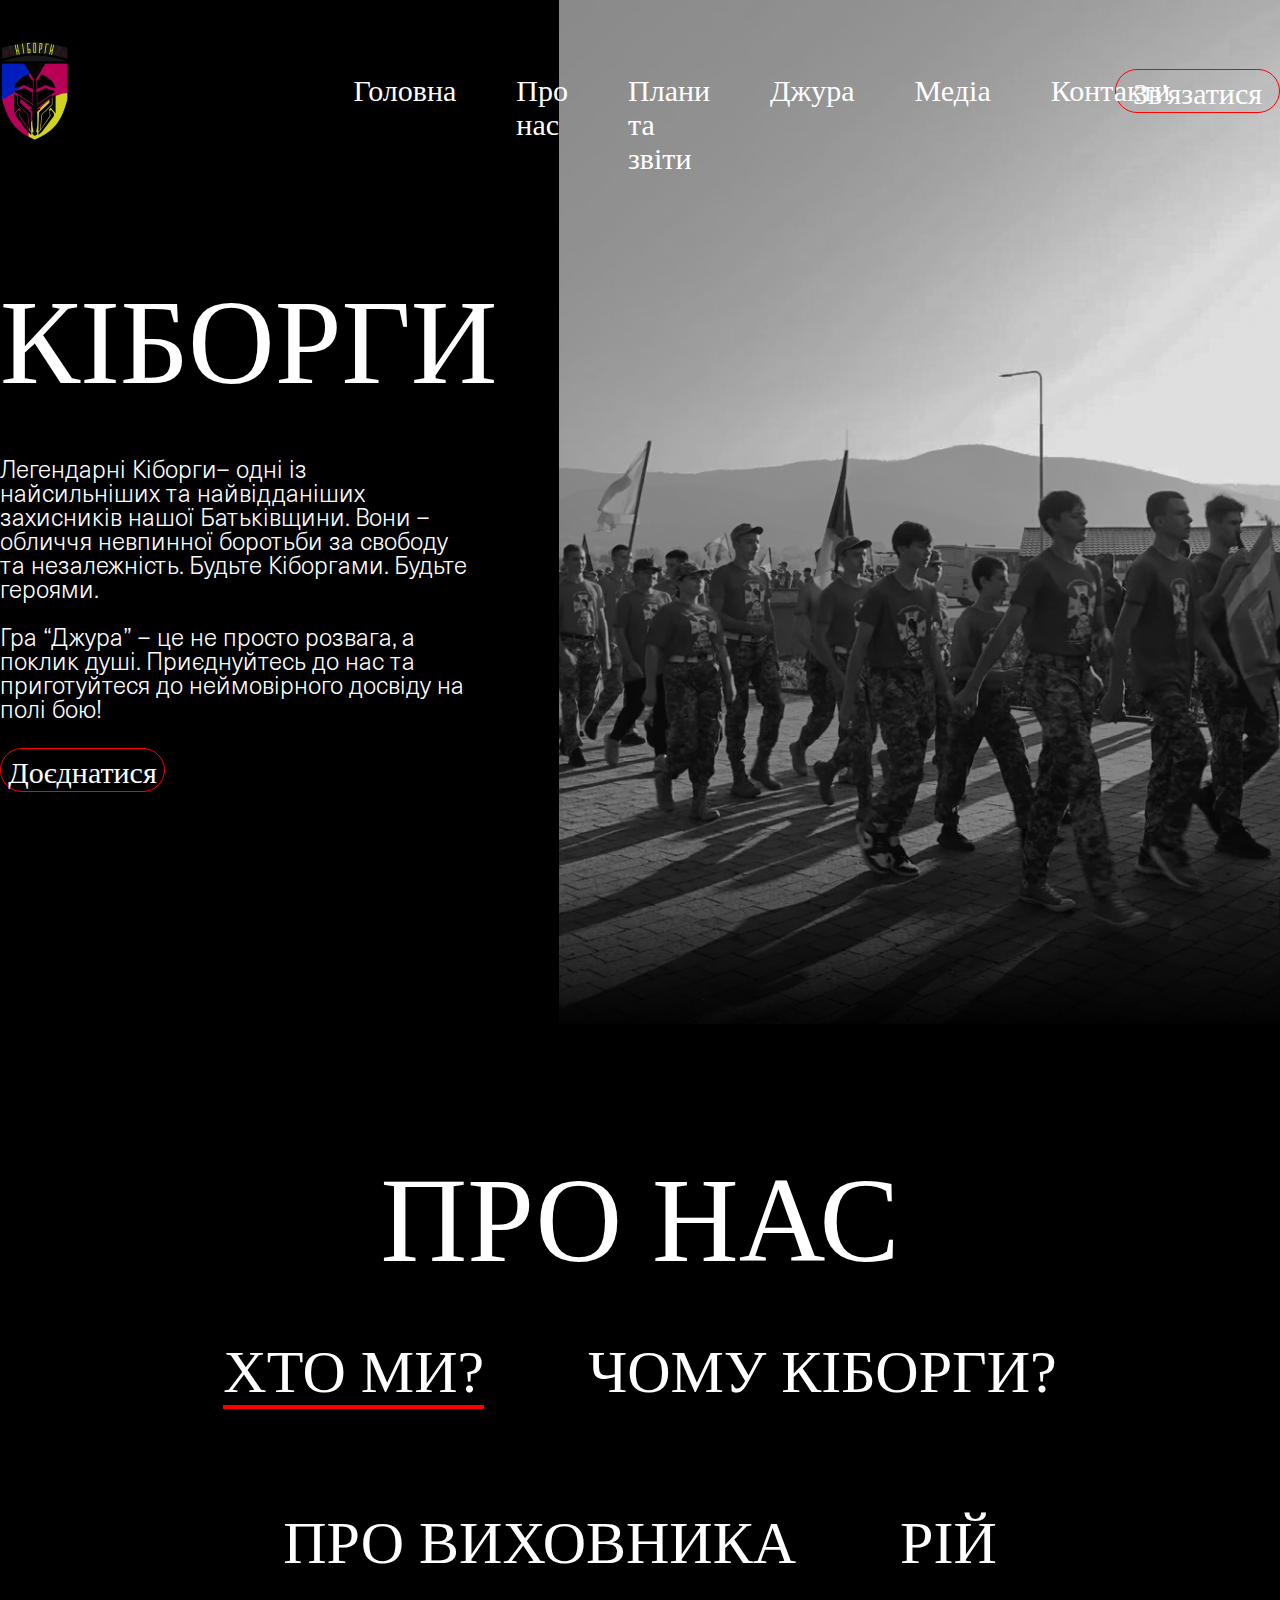
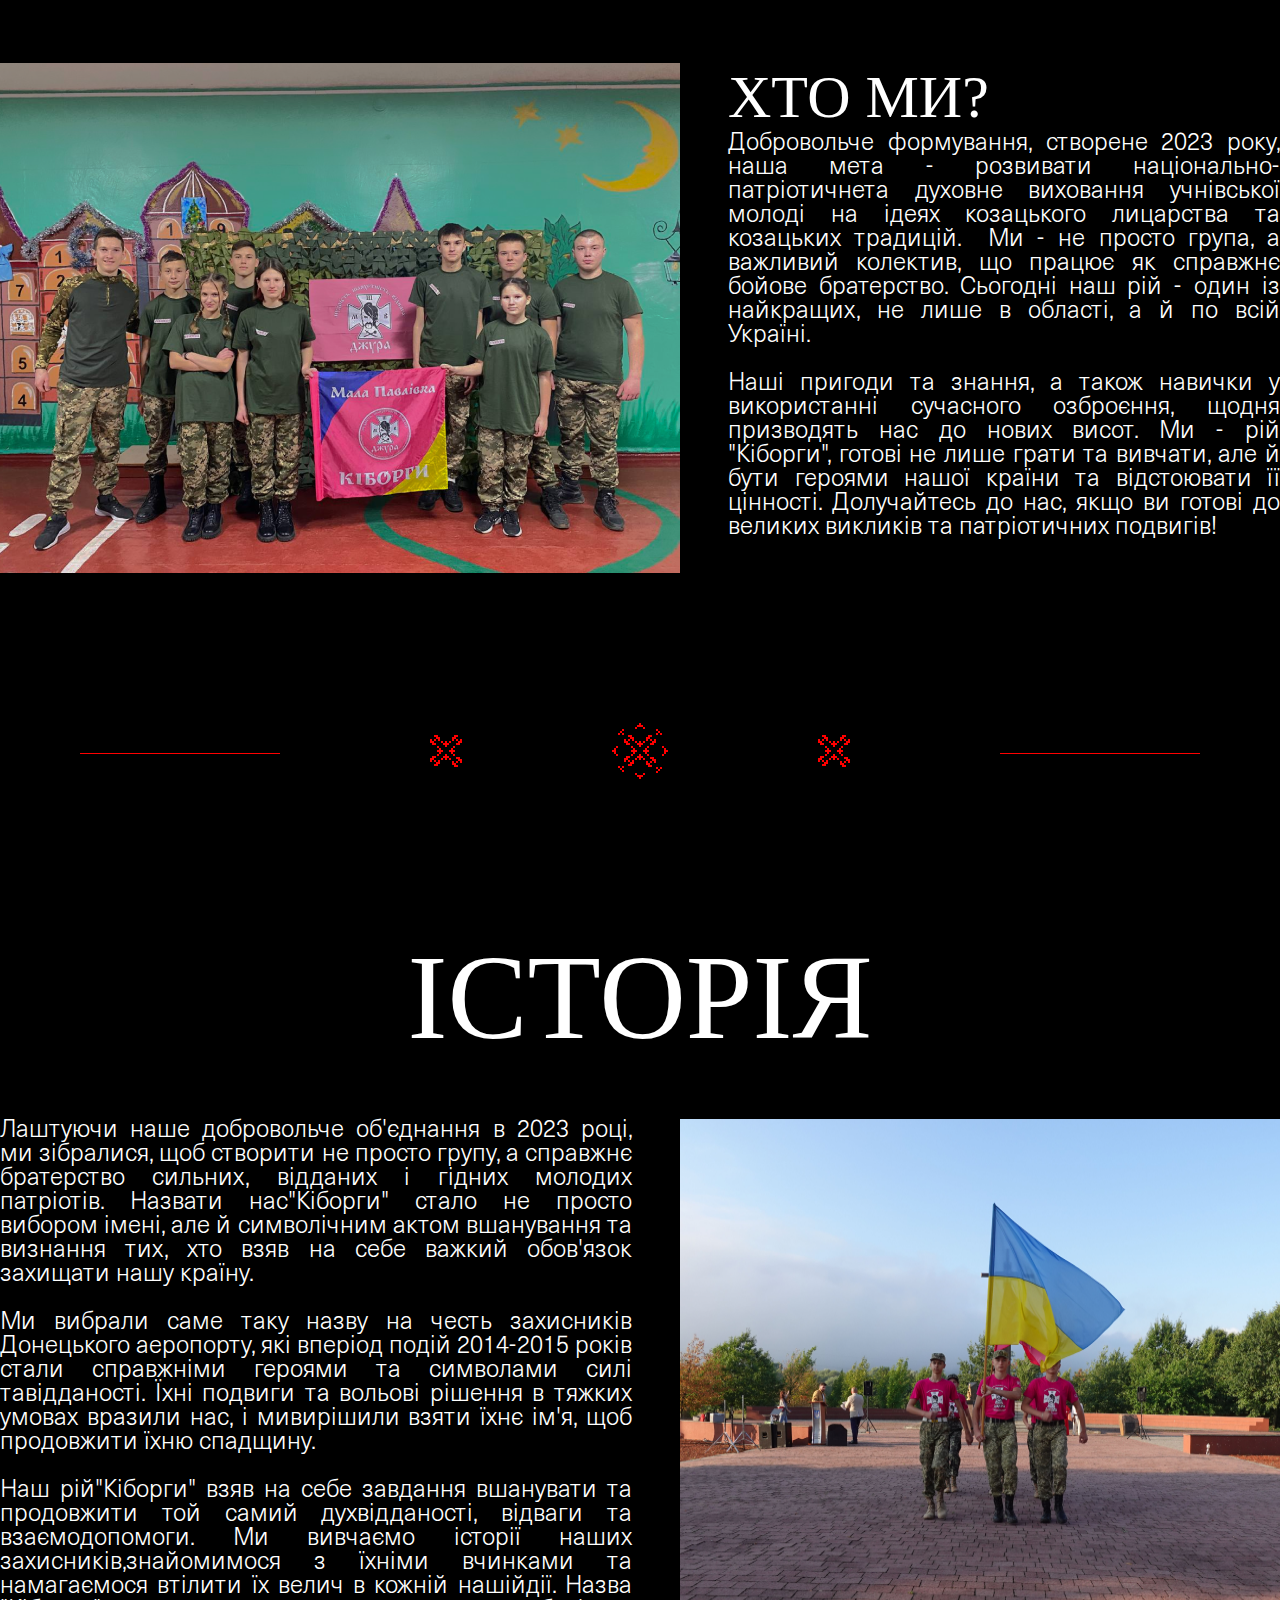
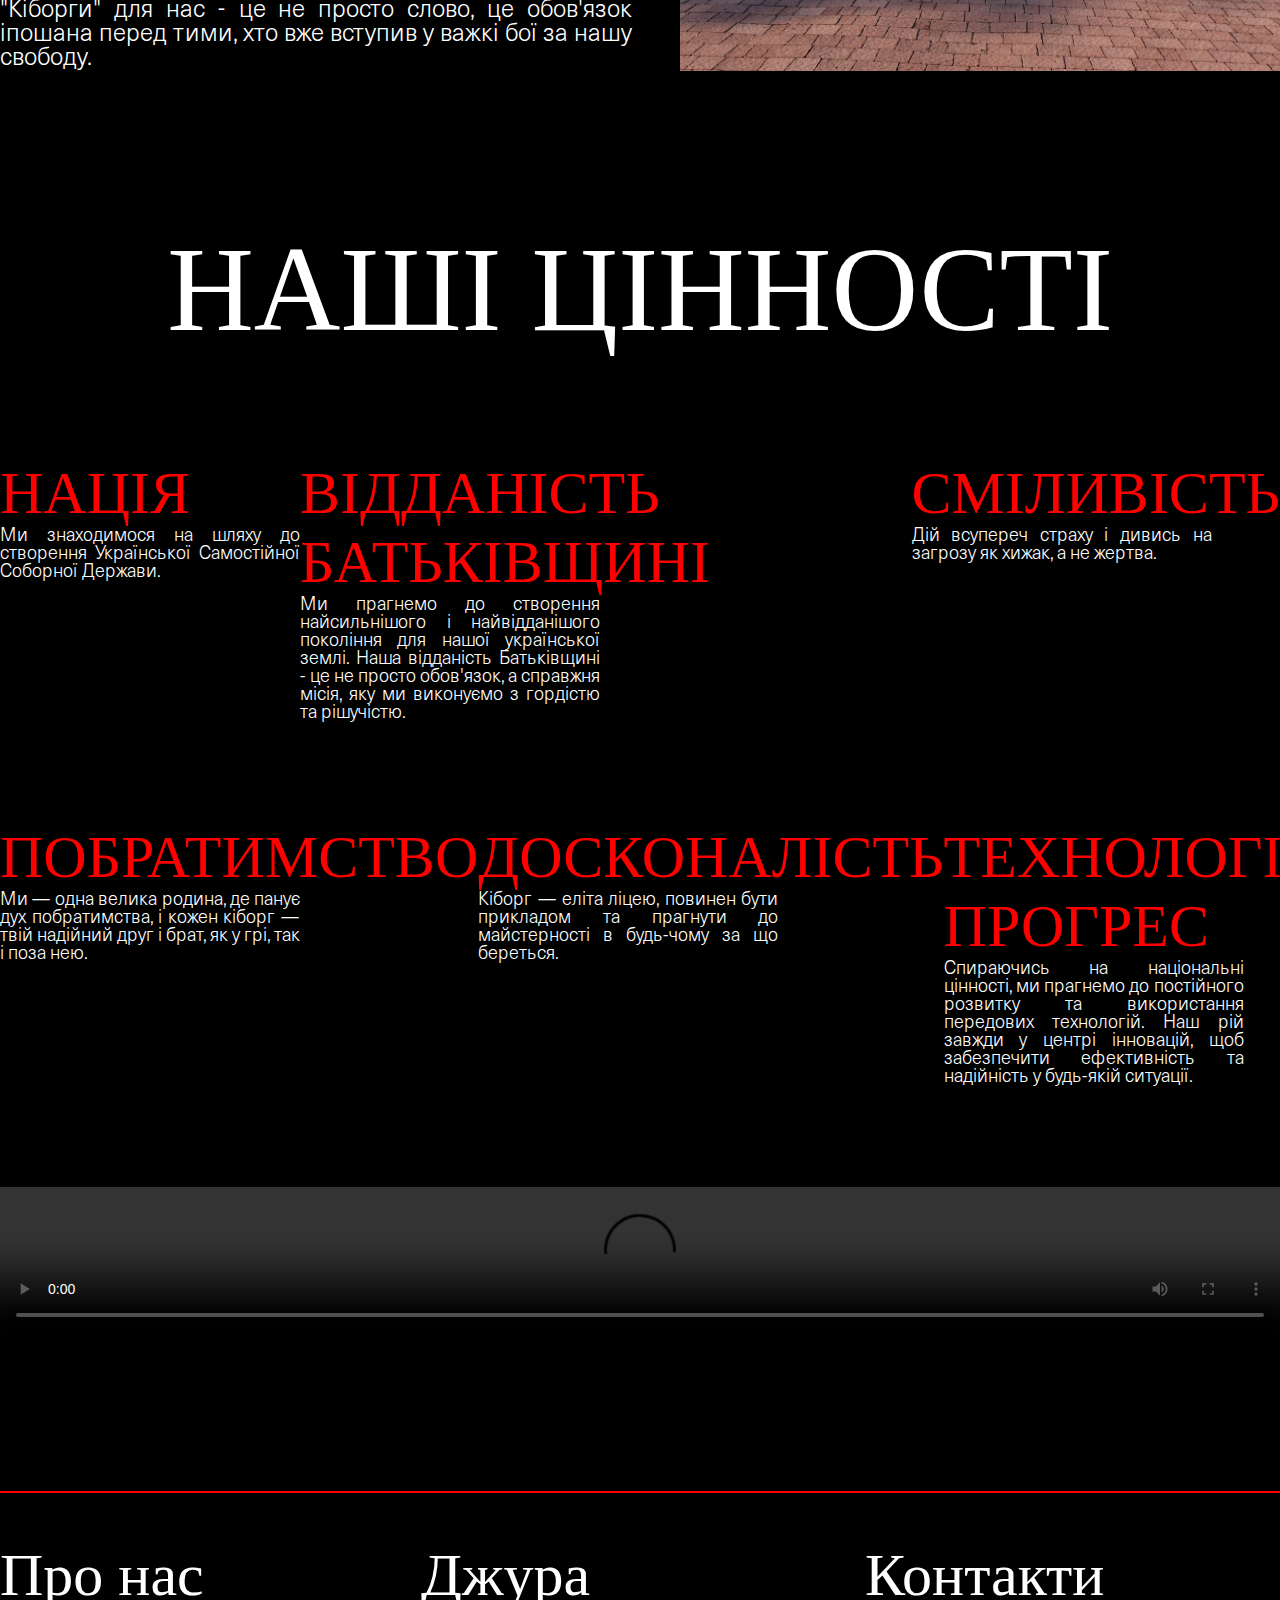
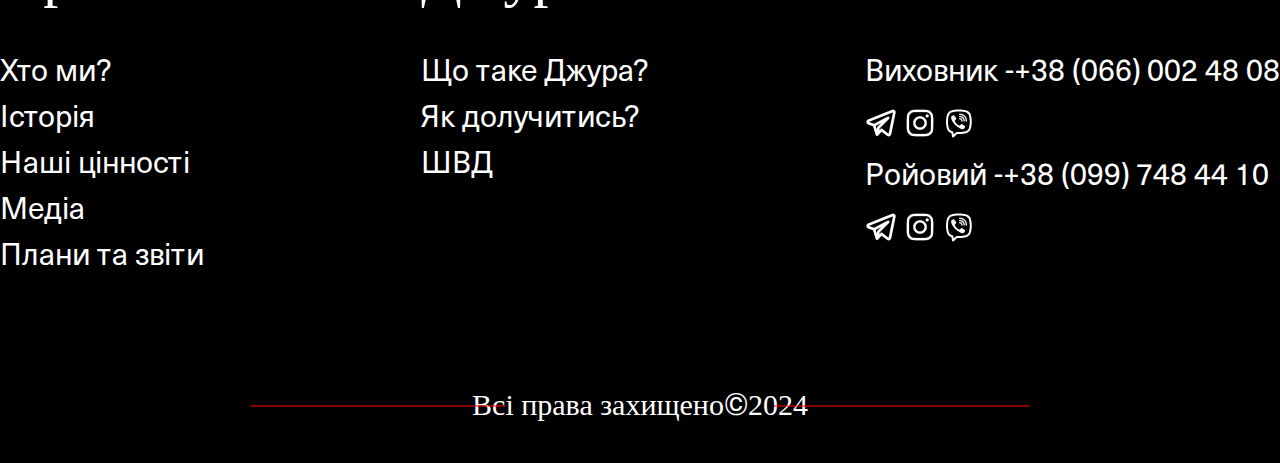
==== commit 7b3c7601: "Contacts" ====
--- a/index.html
+++ b/index.html
@@ -33,7 +33,7 @@
             <li><a href="">відео</a></li>
           </ul>
         </li>
-        <li><a href="#">Контакти</a></li>
+        <li><a href="Contact.html">Контакти</a></li>
       </ul>
     </nav>
     <button id="callButton" class="btn-head">Зв'язатися</button>
@@ -140,19 +140,19 @@
         <div class="menu-mini_section2 menu-mini_section2-4">
 
           <div class="wrapper">
-            <i id="left" class="fa-solid fa-angle-left"></i>
+            <i id="left" class="fa-solid fa-angle-left"><img src="IMG/Vector (2).png" alt="vector-left"></i>
             <div class="carousel">
               <img src="IMG/Riy/Виховник.jpg" alt="img" draggable="false">
               <img src="IMG/Riy/Даша.jpg" alt="img" draggable="false">
               <img src="IMG/Riy/Маша.jpg" alt="img" draggable="false">
-              <img src="IMG/Riy/Виховник.jpg" alt="img" draggable="false">
-              <img src="IMG/Riy/Виховник.jpg" alt="img" draggable="false">
-              <img src="IMG/Riy/Виховник.jpg" alt="img" draggable="false">
-              <img src="IMG/Riy/Виховник.jpg" alt="img" draggable="false">
-              <img src="IMG/Riy/Виховник.jpg" alt="img" draggable="false">
-              <img src="IMG/Riy/Виховник.jpg" alt="img" draggable="false">
-              <img src="IMG/Riy/Виховник.jpg" alt="img" draggable="false">
+              <img src="IMG/Riy/Слава.jpg" alt="img" draggable="false">
               <img src="IMG/Riy/Даша.jpg" alt="img" draggable="false">
+              <img src="IMG/Riy/Діма.jpg" alt="img" draggable="false">
+              <img src="IMG/Riy/Андрій Дейко.jpg" alt="img" draggable="false">
+              <img src="IMG/Riy/Діана.jpg" alt="img" draggable="false">
+              <img src="IMG/Riy/Ярік.jpg" alt="img" draggable="false">
+              <img src="IMG/Riy/Сергій.jpg" alt="img" draggable="false">
+              <img src="IMG/Riy/Роман.jpg" alt="img" draggable="false">
               <img src="IMG/Riy/Маша.jpg" alt="img" draggable="false">
               <img src="IMG/Riy/Виховник.jpg" alt="img" draggable="false">
               <img src="IMG/Riy/Виховник.jpg" alt="img" draggable="false">
@@ -160,7 +160,7 @@
               <img src="IMG/Riy/Виховник.jpg" alt="img" draggable="false">
               <img src="IMG/Riy/Виховник.jpg" alt="img" draggable="false">
             </div>
-            <i id="right" class="fa-solid fa-angle-right"></i>
+            <i id="right" class="fa-solid fa-angle-right"><img src="IMG/Vector (1).png" alt="vector-right"></i>
           </div>
 
         </div>
--- a/style.css
+++ b/style.css
@@ -1,6 +1,12 @@
 @font-face {
   font-family: 'Cramaten'; /* по этому имени мы будем обращаться к шрифтц*/
   src: url('fonts/Cramaten'); /* URL по которому лежит шрифт */
+  font-display: swap;
+}
+
+@font-face {
+  font-family: 'Neue Haas Unica'; /* по этому имени мы будем обращаться к шрифтц*/
+  src: url('fonts/NeueHaasUnica'); /* URL по которому лежит шрифт */
   font-display: swap;
 }
 
@@ -812,7 +818,6 @@
   position: absolute;
   text-align: center;
   line-height: 44px;
-  background: #fff;
   border-radius: 50%;
   transform: translateY(-50%);
   transition: transform 0.1s linear;
@@ -820,15 +825,13 @@
 .wrapper i:active{
   transform: translateY(-50%) scale(0.9);
 }
-.wrapper i:hover{
-  background: #f2f2f2;
-}
+
 .wrapper i:first-child{
-  left: -22px;
+  left: -50px;
   display: none;
 }
 .wrapper i:last-child{
-  right: -22px;
+  right: -50px;
 }
 .wrapper .carousel{
   font-size: 0px;
@@ -850,6 +853,7 @@
   user-select: none;
   margin-left: 14px;
   width: calc(100% / 3);
+  border-radius: 15px;
 }
 .carousel img:first-child{
   margin-left: 0px;
@@ -863,4 +867,84 @@
   .carousel img{
     width: 100%;
   }
+}
+
+.container-big-kiborgy {
+  margin-top: 100px;
+}
+
+
+.container-big-kiborgy {
+  display: flex;
+}
+
+.container-left-kiborgy img {
+  width: 450px;
+  height: 570px;
+  margin-right: 60px;
+  
+}
+
+.container-left-kiborgy-details,
+.container-right-kiborgy {
+  color: #c40000;
+}
+
+.container-left-kiborgy-details {
+  display: flex;
+  margin-bottom: 4px;
+}
+
+.container-left-kiborgy-details p {
+  font-size: 30px ;
+}
+
+.container-left-kiborgy-details span {
+  font-size: 20px;
+  font-weight: 300;
+  font-family: "Nunito";
+  color: #ffffff;
+}
+
+.container-right-kiborgy p {
+  font-size: 19px;
+  color: #ffff;
+  font-family: 'Nunito';
+  text-align: justify;
+}
+
+.container-right-kiborgy h1 {
+  font-size: 60px;
+  margin-bottom: 24px;
+}
+
+.corps p {
+  color: #c40000;
+  font-size: 30px;
+}
+
+.corps-group {
+  display: flex;
+  margin-bottom: 3px;
+}
+
+.corps-group img {
+  height: 25px;
+  width: 25px;
+  margin-right: 12px;
+  margin-left: 71px;
+}
+
+.corps-group span {
+  color: #ffffff;
+  font-size: 20px;
+  font-family: "Nunito";
+}
+
+.container-contacts {
+  height: 1000px;
+  width: 1280px;
+  background-image: url('IMG/alexander-jawfox-Mu0ExSKTOBs-unsplash.jpg'); /* Зображення, яке буде використовуватися в якості фону */
+  background-size: cover; /* Збільшує зображення так, щоб воно повністю покривало блок */
+  background-position: center;
 }